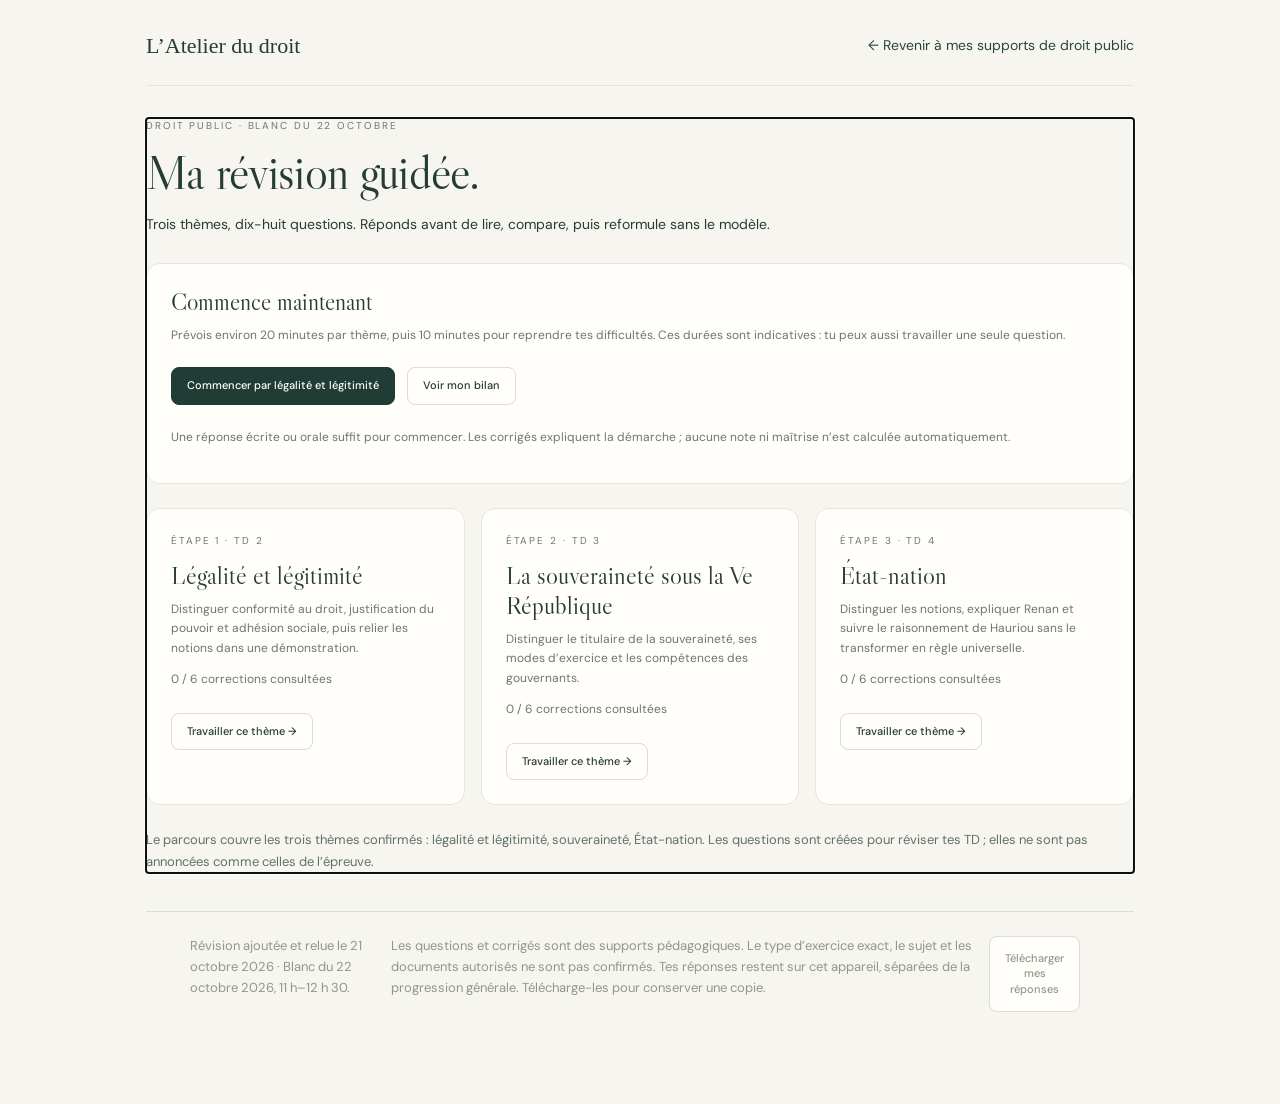
==== revision-blanc-public.html @ 809d543b "Ajouter la révision guidée du blanc public Créer une révision guidée sur les trois thèmes confirmés " ====
<!doctype html>
<html lang="fr">
<head>
<meta charset="utf-8"><meta name="viewport" content="width=device-width, initial-scale=1">
<meta name="theme-color" content="#203c34"><meta name="description" content="Révision guidée L1 : légalité et légitimité, souveraineté, État-nation. Dix-huit questions et corrigés expliqués pour le blanc public du 22 octobre 2026.">
<title>Ma révision guidée · Blanc de droit public</title><link rel="icon" href="favicon.svg"><link rel="stylesheet" href="styles.css?v=016842bf5948">
<style>
.pg-shell{max-width:1040px;margin:0 auto;padding:28px 26px 70px}.pg-top{display:flex;align-items:center;justify-content:space-between;gap:20px;padding-bottom:22px;border-bottom:1px solid var(--line,#dedfd6);margin-bottom:32px}.pg-top a{color:#29473c}.pg-top strong{font-family:Georgia,serif;font-size:22px;font-weight:400}.pg-meta{font-size:12px;color:#617269}.pg-themes{display:grid;grid-template-columns:repeat(3,minmax(0,1fr));gap:16px;margin:24px 0}.pg-theme h2{font-size:25px}.pg-theme .btn{margin-top:12px}.pg-steps{display:flex;gap:8px;flex-wrap:wrap;margin:18px 0 24px}.pg-step{display:flex;align-items:center;justify-content:center;border:1px solid #d6ddd3;background:#fff;border-radius:50%;width:38px;height:38px;color:#29473c;text-decoration:none}.pg-step.active{background:#29473c;color:white}.pg-step.again{border:2px solid #a44736}.pg-step.known{border:2px solid #477658}.pg-step[aria-current]{outline:2px solid #c8d6bc;outline-offset:3px}.pg-question{padding:28px}.pg-question h2{font-size:29px;line-height:1.3}.pg-prompt{font-size:18px;line-height:1.75;margin:18px 0 25px}.pg-editor{width:100%;min-height:180px;resize:vertical;margin:10px 0;font:inherit;line-height:1.6;padding:16px;border:1px solid #cdd6c8;border-radius:12px;background:#fffefa}.pg-hint{margin:16px 0;padding:14px 18px;background:#f4f1e5;border-radius:10px}.pg-hint summary{cursor:pointer}.pg-hint p{margin-top:12px;line-height:1.7}.pg-answer{margin-top:24px;border-left:4px solid #8ca783;background:#f4f7ee;padding:22px;border-radius:0 12px 12px 0}.pg-answer p{line-height:1.8;margin:12px 0}.pg-answer h3{font-size:24px}.pg-checks{padding-left:22px;line-height:1.8}.pg-trap{padding:15px;border:1px solid #dfccb9;background:#fff9ef;border-radius:10px}.pg-sources{display:flex;flex-wrap:wrap;gap:12px;margin-top:18px;font-size:13px}.pg-sources a{color:#385849;text-decoration:underline}.pg-status{min-height:20px;font-size:13px;color:#667467}.pg-warning{color:#9b3c2e}.pg-bilan{display:flex;flex-direction:column;gap:12px;margin:20px 0}.pg-bilan a{color:#29473c}.pg-actions{display:flex;flex-wrap:wrap;gap:12px;margin:22px 0}.pg-scope{font-size:13px;color:#617269;line-height:1.7}.pg-footer{font-size:13px;border-top:1px solid #d9ded2;padding-top:24px;margin-top:38px}.pg-rating[aria-pressed=true]{outline:3px solid #bcccae;outline-offset:2px}.pg-current{border-top:1px solid #dde2d6;margin-top:20px;padding-top:20px}.pg-resume{font-size:14px;line-height:1.6}.pg-key{display:flex;gap:15px;flex-wrap:wrap;font-size:12px;color:#657366;margin-top:10px}
@media(max-width:720px){.pg-shell{padding:20px 16px 45px}.pg-themes{grid-template-columns:1fr}.pg-top{align-items:flex-start;flex-direction:column;gap:10px}.pg-question{padding:20px}.pg-question h2{font-size:25px}.pg-answer{padding:17px}.pg-prompt{font-size:17px}.pg-actions .btn{max-width:100%;white-space:normal;text-align:left}}
@media print{.pg-top,.pg-actions,.pg-steps,.pg-editor,.pg-hint,.pg-status,.pg-key,.pg-footer{display:none!important}.pg-shell{max-width:none;padding:0}.panel{break-inside:avoid;box-shadow:none}.pg-answer{background:none}}
</style>
</head>
<body><a class="skip-link" href="#content">Aller à la révision</a><div class="pg-shell"><header class="pg-top"><strong>L’Atelier du droit</strong><a id="back-site" href="./#examens/public">← Revenir à mes supports de droit public</a></header><main id="content" tabindex="-1"></main><footer class="pg-footer"><p>Révision ajoutée et relue le 21 octobre 2026 · Blanc du 22 octobre 2026, 11 h–12 h 30.</p><p>Les questions et corrigés sont des supports pédagogiques. Le type d’exercice exact, le sujet et les documents autorisés ne sont pas confirmés. Tes réponses restent sur cet appareil, séparées de la progression générale. Télécharge-les pour conserver une copie.</p><button class="btn" id="download-answers">Télécharger mes réponses</button><span id="download-status" class="pg-status" role="status"></span></footer></div>
<script id="guide-data" type="application/json">{"version":1,"reviewed":"2026-10-21","reviewedLabel":"21 octobre 2026","assessment":"blanc-public","examDate":"2026-10-22","themes":[{"id":"legalite","title":"Légalité et légitimité","td":"public-02","intro":"Distinguer conformité au droit, justification du pouvoir et adhésion sociale, puis relier les notions dans une démonstration.","questions":[{"id":"legalite-definir","title":"Deux notions à distinguer","prompt":"Définis la légalité et la légitimité. Pourquoi ne suffit-il pas de dire : « légal = écrit dans une loi » et « légitime = populaire » ?","hint":"Pose deux questions différentes : est-ce conforme au droit applicable ? Sur quoi repose la justification ou la reconnaissance de l’autorité ?","answer":["La légalité désigne la conformité aux règles juridiques applicables. Il faut vérifier les compétences, les procédures et les règles de fond, dans leur hiérarchie : l’existence d’un texte ne prouve donc pas à elle seule la légalité de tout ce qu’il prévoit ou de tout acte pris sur son fondement.","La légitimité interroge la justification du droit de commander et sa reconnaissance. Il faut annoncer les critères retenus : tradition, qualités reconnues à une personne, respect de règles, valeurs démocratiques ou autres exigences. Une popularité momentanée peut être un fait à examiner ; elle n’est pas une définition suffisante de la légitimité. Les deux notions peuvent se rejoindre sans être identiques."],"checks":["Je définis la conformité juridique avec plusieurs éléments à vérifier.","Je précise un fondement de légitimité.","Je ne confonds pas légitimité et popularité."],"pitfall":"Une règle adoptée ne devient pas, de ce seul fait, conforme à toutes les normes supérieures.","sources":[{"url":"#document/public-fiche/75","label":"Fiche de droit public · légalité et légitimité"},{"url":"#td/seance/public-02","label":"TD2 · explications relues"}]},{"id":"legalite-weber","title":"Utiliser Weber pour expliquer","prompt":"Présente les trois fondements de la domination légitime chez Weber. Explique ensuite pourquoi le fondement rationnel-légal rapproche légalité et légitimité sans les rendre identiques.","hint":"Tradition, personne, règles : à quoi l’obéissance se rattache-t-elle dans chaque modèle ?","answer":["La domination traditionnelle s’appuie sur la croyance dans la valeur de traditions établies. La domination charismatique repose sur les qualités extraordinaires attribuées à une personne. La domination rationnelle-légale se fonde sur la croyance dans la validité de règles impersonnelles et dans l’autorité de ceux qui exercent une fonction conformément à ces règles.","Dans le troisième modèle, obéir à une autorité peut se justifier par le respect du cadre juridique de sa fonction : la légalité contribue ainsi à la reconnaissance du pouvoir. Mais cela ne démontre pas que chaque règle est moralement juste, ni que chacun approuve toute décision. Les trois types sont des modèles d’analyse qui peuvent se combiner, pas trois étapes historiques obligatoires."],"checks":["Je distingue les trois fondements sans les réduire à trois régimes.","J’explique le lien entre fonction et règles impersonnelles.","Je garde la distinction entre validité, reconnaissance et justice du contenu."],"pitfall":"Rationnel-légal ne veut pas dire automatiquement démocratique, juste ou unanimement accepté.","sources":[{"url":"#document/public-fiche/84","label":"Fiche · les trois fondements chez Weber"},{"url":"https://cours.unjf.fr/repository/coursefilearea/file.php/235/Cours/03_item/indexI0.htm","label":"UNJF · pouvoir et légitimité, Arnauld Leclerc"}]},{"id":"legalite-rivero","title":"Majorité et consensus","prompt":"Cas fictif : un vote régulièrement organisé partage les suffrages exprimés en 51 % pour une proposition et 49 % contre. Un étudiant écrit : « La majorité prouve le consensus et règle toute question de légitimité. » Que lui réponds-tu à partir de Rivero ?","hint":"Distingue le résultat d’une procédure, l’adhésion collective et le titre qui justifie l’autorité.","answer":["Le vote fournit une majorité dans les conditions données. Il ne démontre pas, à lui seul, un consensus. Rivero distingue le mécanisme de décision majoritaire et l’accord informel plus large que désigne le consensus : une division presque égale ne permet pas d’affirmer une adhésion commune à la proposition. Il faut également distinguer l’objet du vote et les valeurs auxquelles les personnes adhèrent.","La légitimité pose encore la question du titre et des raisons qui justifient le pouvoir. Elle ne se calcule pas mécaniquement à partir d’un pourcentage de voix. Rivero ne rend pourtant pas l’adhésion sociale sans importance : le fonctionnement effectif des missions de l’État suppose une coopération quotidienne des gouvernés. Il faut donc distinguer ces notions, puis expliquer leurs relations, plutôt qu’affirmer qu’elles sont sans lien."],"checks":["Je reconnais la majorité donnée sans inventer une unanimité.","Je distingue consensus et fondement de légitimité.","Je rappelle que la coopération sociale a néanmoins un rôle chez Rivero."],"pitfall":"Ne transforme pas Rivero en auteur pour qui l’adhésion des gouvernés serait toujours dépourvue d’effet.","sources":[{"url":"#td/document/public-rivero/2","label":"Rivero · consensus et majorité, p.59"},{"url":"#td/document/public-rivero/5","label":"Rivero · justification et effectivité, p.62"},{"url":"#td/document/public-rivero/6","label":"Rivero · coopération quotidienne, p.63"}]},{"id":"legalite-appliquer","title":"Ne pas déduire trop vite","prompt":"Cas fictif : une autorité compétente adopte un texte selon la procédure prescrite. Des manifestations contestent son contenu. Un étudiant conclut : « Le texte est certainement légal puisque la procédure a été respectée ; il est certainement illégitime puisque des personnes protestent. » Examine séparément les deux affirmations, avec les seuls faits donnés.","hint":"La procédure est-elle le seul élément du contrôle juridique ? Une contestation suffit-elle à établir le critère de légitimité retenu ?","answer":["La compétence et la procédure sont des éléments importants, mais l’énoncé ne dit rien de la conformité du contenu aux normes supérieures applicables. On ne peut donc pas conclure avec certitude à toute la légalité du texte à partir de la seule régularité procédurale. Il faut encore identifier et vérifier les règles de fond pertinentes, sans inventer dans le cas une violation qui n’est pas donnée.","Les manifestations établissent l’existence d’une contestation. Elles ne démontrent pas automatiquement l’illégitimité du texte ou du pouvoir. Il faudrait préciser les raisons de la contestation, son objet et le critère de légitimité utilisé. La bonne réponse distingue les deux analyses et conclut aux limites des informations disponibles, au lieu de décider à la place des faits."],"checks":["Je sépare compétence/procédure et conformité de fond.","Je ne suppose aucune violation non donnée.","Je distingue contestation constatée et illégitimité démontrée."],"pitfall":"Une réponse nuancée peut conclure que les informations ne suffisent pas : ce n’est pas éviter la question.","sources":[{"url":"#document/public-fiche/75","label":"Fiche de droit public · légalité et légitimité"},{"url":"#td/seance/public-02","label":"TD2 · explications relues"},{"url":"#td/document/public-rivero/2","label":"Rivero · consensus et majorité, p.59"}]},{"id":"legalite-reparer","title":"Réparer une phrase trompeuse","prompt":"Réécris et explique cette phrase : « Dès qu’une règle me paraît injuste, elle est illégale ; si une autorité dure longtemps sans révolte, elle est nécessairement légitime. »","hint":"Distingue une appréciation morale, une démonstration juridique et les circonstances de l’absence de contestation.","answer":["Une formulation plus précise serait : une règle jugée injuste peut être contestée au regard d’un critère de légitimité ; son illégalité doit être démontrée par une contrariété au droit applicable. Le désaccord personnel ne remplace pas l’identification d’une norme supérieure et de la contradiction alléguée.","La durée d’un pouvoir et l’absence de révolte ne prouvent pas nécessairement une adhésion libre. L’obéissance peut notamment résulter de la contrainte ou de la répression. Pour analyser la légitimité, il faut donc examiner les fondements de l’autorité et les conditions de sa reconnaissance ; ne pas prendre un comportement observable pour une justification suffisante."],"checks":["Je distingue injustice alléguée et illégalité démontrée.","J’explique pourquoi l’absence de révolte est ambiguë.","Je propose deux phrases corrigées et justifiées."],"pitfall":"Une critique morale peut compter dans un raisonnement de légitimité ; elle n’est pas, à elle seule, une démonstration d’illégalité.","sources":[{"url":"#document/public-fiche/75","label":"Fiche de droit public · légalité et légitimité"},{"url":"#td/seance/public-02","label":"TD2 · explications relues"},{"url":"#document/public-fiche/81","label":"Fiche · adhésion et absence de révolte"}]},{"id":"legalite-rediger","title":"Passer à un paragraphe argumenté","prompt":"Rédige un court paragraphe répondant à l’idée suivante : la légalité peut contribuer à la légitimité sans suffire à l’assurer. Appuie le raisonnement sur Weber et Rivero, sans citation inventée.","hint":"Annonce l’idée, explique le mécanisme, mobilise les auteurs, puis précise la limite. Tu peux écrire environ six à dix lignes : c’est une suggestion d’entraînement.","answer":["La légalité peut contribuer à la légitimité parce qu’elle inscrit l’exercice du pouvoir dans des règles prévisibles : l’autorité agit au titre d’une fonction et dans les limites de ses compétences. Le fondement rationnel-légal décrit par Weber permet de comprendre qu’une croyance dans la validité de ces règles soutienne la reconnaissance de l’autorité. Le respect du droit fournit donc un motif de justification du pouvoir, au-delà de la seule force.","Il n’épuise pourtant pas toutes les questions de légitimité. Une conformité juridique ne démontre ni une adhésion générale ni la justice morale de chaque décision. Rivero distingue le titre qui justifie l’autorité et le consensus, tout en soulignant le rôle d’une coopération minimale dans l’effectivité des fonctions étatiques. La légalité et la reconnaissance sociale peuvent ainsi se soutenir sans se confondre. Ce paragraphe est un modèle possible, pas une formule à réciter ni un plan officiel."],"checks":["Mon paragraphe démontre une idée au lieu d’aligner deux définitions.","Les auteurs servent un argument précis.","Je termine par une limite qui répond à la question."],"pitfall":"Le nom d’un auteur ne remplace pas l’explication de l’idée que tu lui empruntes.","sources":[{"url":"#document/public-fiche/84","label":"Fiche · les trois fondements chez Weber"},{"url":"https://cours.unjf.fr/repository/coursefilearea/file.php/235/Cours/03_item/indexI0.htm","label":"UNJF · pouvoir et légitimité, Arnauld Leclerc"},{"url":"#td/document/public-rivero/2","label":"Rivero · consensus et majorité, p.59"},{"url":"#td/document/public-rivero/5","label":"Rivero · justification et effectivité, p.62"},{"url":"#td/document/public-rivero/6","label":"Rivero · coopération quotidienne, p.63"}]}]},{"id":"souverainete","title":"La souveraineté sous la Ve République","td":"public-03","intro":"Distinguer le titulaire de la souveraineté, ses modes d’exercice et les compétences des gouvernants.","questions":[{"id":"souverainete-definir","title":"Définir sans donner tous les pouvoirs au dirigeant","prompt":"Définis la souveraineté en deux ou trois phrases. Pourquoi cette notion ne signifie-t-elle pas qu’un dirigeant peut personnellement décider de tout ?","hint":"Distingue le pouvoir suprême de l’État et les compétences attribuées à chaque organe.","answer":["La souveraineté désigne le pouvoir suprême de l’État. Elle permet de penser l’autorité de l’État et la place des autres pouvoirs, sans la réduire à la puissance matérielle ou à l’identité d’un gouvernant.","Un dirigeant exerce des fonctions dans une organisation juridique : il n’est pas personnellement propriétaire de la souveraineté. Il faut donc rechercher ce que la Constitution et les règles applicables permettent à chaque organe de faire. La souveraineté de l’État ne rend pas toutes les décisions d’un président, d’un ministre ou d’une assemblée juridiquement possibles."],"checks":["Je définis une autorité suprême, pas simplement une force matérielle.","Je distingue l’État de ses gouvernants.","Je rappelle que chaque organe possède des compétences encadrées."],"pitfall":"Ne pas écrire : souveraineté = pouvoir personnel illimité du président.","sources":[{"label":"Fiche de droit public · définition de la souveraineté","url":"#document/public-fiche/284"},{"url":"#parcours/public-07/comprendre","label":"Parcours relu · personnalité morale et souveraineté de l’État"},{"url":"#td/seance/public-03","label":"TD3 relu · titulaire et exercice"}],"verification":"Réponse reconstruite à partir de la définition du cours, puis distinction entre souveraineté de l’État et compétence de l’organe. Aucun acte concret ni compétence spéciale n’est supposé."},{"id":"souverainete-theories","title":"Comparer les deux constructions doctrinales","prompt":"Compare souveraineté nationale et souveraineté populaire : à qui la souveraineté est-elle attribuée dans chaque construction classique et quel rôle les représentants y occupent-ils ? Termine par une réserve sur la Ve République.","hint":"Commence par Nation abstraite / ensemble des citoyens. Présente ensuite des logiques doctrinales, pas deux pouvoirs actuels séparés.","answer":["Dans la construction classique de la souveraineté nationale, la souveraineté appartient à la Nation, entité abstraite distincte de chaque citoyen : des représentants expriment sa volonté sans être juridiquement soumis aux instructions particulières des électeurs. Dans la construction de la souveraineté populaire étudiée avec Rousseau, l’accent porte sur l’ensemble des citoyens et leur participation ; les mécanismes de décision directe et le contrôle des délégués y occupent une place plus importante.","Cette opposition aide à comprendre des héritages théoriques et historiques. Elle ne décrit pas à elle seule le droit actuel : en 1958, la souveraineté nationale est attribuée au peuple et s’exerce selon plusieurs procédés constitutionnels. Il ne faut donc pas dessiner deux souverains concurrents, ni déduire automatiquement une absence de représentants de toute référence à la souveraineté populaire."],"checks":["Je distingue le titulaire abstrait Nation et l’ensemble des citoyens.","J’explique la place de la représentation ou de l’intervention populaire dans les modèles classiques.","Je distingue ces modèles de la combinaison organisée par la Constitution de 1958."],"pitfall":"Ne pas présenter le suffrage restreint ou le mandat impératif comme les règles actuelles de la Ve République.","sources":[{"label":"Fiche de droit public · souveraineté nationale","url":"#document/public-fiche/152"},{"label":"Fiche de droit public · souveraineté populaire","url":"#document/public-fiche/154"},{"label":"Fiche de droit public · combinaison des traditions","url":"#document/public-fiche/165"},{"url":"#td/seance/public-03","label":"TD3 relu · deux constructions doctrinales et leur rapprochement"},{"url":"https://www.conseil-etat.fr/content/download/217844/document/souverainete_2024_web.pdf#page=84","label":"Conseil d’État · étude 2024, p. 83–85, opposition doctrinale et conciliation"}],"verification":"Les modèles sont comparés sur les deux mêmes critères, titulaire et représentation. La dernière réserve empêche une transposition mécanique au droit positif. La formule des fractions individuelles n’est pas attribuée au droit actuel."},{"id":"souverainete-articles","title":"Expliquer les articles 3 et 27 ensemble","prompt":"Sans recopier les articles, explique comment l’article 3 attribue et organise la souveraineté, puis ce que l’article 27 apporte au mandat des parlementaires. Pourquoi l’élection ne signifie-t-elle pas que les électeurs prennent directement chaque décision ?","hint":"Réponds dans cet ordre : titulaire ; deux modes d’exercice ; mandat représentatif ; différence entre choisir et décider.","answer":["L’article 3 attribue la souveraineté nationale au peuple et organise son exercice par les représentants ainsi que par référendum. Le suffrage permet notamment de désigner des représentants ; ceux-ci prennent ensuite les décisions qui relèvent de leurs compétences. Un vote pour élire une personne ne doit donc pas être confondu avec un vote référendaire sur une décision déterminée.","L’article 27 rend nul le mandat impératif. Un parlementaire n’est pas juridiquement tenu d’exécuter chaque instruction particulière donnée par ses électeurs. Cette indépendance du mandat ne supprime ni le débat politique ni le rôle des élections suivantes. On distingue ainsi le titulaire de la souveraineté, les procédures de décision et la situation juridique des représentants."],"checks":["J’attribue la souveraineté au peuple et j’identifie les deux modes prévus à l’article 3.","J’explique la nullité du mandat impératif prévue à l’article 27.","Je distingue une élection, même directe, d’une décision prise par référendum."],"pitfall":"Ne pas confondre suffrage direct, démocratie directe et référendum.","sources":[{"label":"Fiche de droit public · articles à mobiliser","url":"#document/public-fiche/163"},{"url":"#td/seance/public-03","label":"TD3 relu · titulaire, mandat représentatif et référendum"},{"url":"https://www.legifrance.gouv.fr/loda/article_lc/LEGIARTI000019240995","label":"Constitution de 1958 · article 3"},{"url":"https://www.legifrance.gouv.fr/loda/article_lc/LEGIARTI000006527492","label":"Constitution de 1958 · article 27"},{"url":"https://www.assemblee-nationale.fr/dyn/15/divers/texte_reference/01_constitution.html","label":"Assemblée nationale · texte des articles 3 et 27 relu"}],"verification":"Article 3 : titulaire unique et deux modalités d’exercice. Article 27 : absence d’instructions juridiquement impératives, pas disparition des relations politiques. Texte effectivement lu sur la copie officielle de l’Assemblée nationale et concordant avec le texte officiel indexé de Légifrance."},{"id":"souverainete-interne-externe","title":"Distinguer autorité interne et indépendance externe","prompt":"Définis les dimensions interne et externe de la souveraineté. Puis réponds à ce cas fictif : un État accepte régulièrement un engagement international qui lui impose des obligations. Peut-on déduire de ce seul fait qu’il a cessé d’être souverain ?","hint":"Sépare la capacité de s’engager des obligations nées de cet engagement. Aucun traité précis n’est à interpréter ici.","answer":["La dimension interne concerne l’autorité exercée dans l’État sur les personnes et les institutions du territoire. La dimension externe renvoie à l’indépendance de l’État dans ses relations avec les autres États. Il s’agit de deux angles d’analyse de la souveraineté, pas de deux États ou de deux gouvernements différents.","L’État souverain peut consentir à des engagements internationaux. Des obligations peuvent donc résulter de son consentement sans que l’existence de toute souveraineté disparaisse automatiquement. Dans le cas donné, le seul fait d’être lié ne suffit pas à conclure à sa disparition. Il ne permet pas non plus de dire que l’État peut ignorer librement l’engagement : il faudrait rechercher les règles applicables pour en apprécier les effets ou y mettre fin."],"checks":["Je définis séparément autorité interne et indépendance externe.","Je distingue la faculté de consentir et les obligations qui en résultent.","Je refuse à la fois la disparition automatique et la liberté générale d’ignorer l’engagement."],"pitfall":"Ne pas écrire : indépendant = juridiquement libre de toute obligation internationale.","sources":[{"label":"Fiche de droit public · souveraineté interne","url":"#document/public-fiche/288"},{"label":"Fiche de droit public · souveraineté externe","url":"#document/public-fiche/289"},{"label":"Fiche de droit public · engagements internationaux","url":"#document/public-fiche/290"},{"url":"#parcours/public-07/comprendre","label":"Parcours relu · l’engagement international ne supprime pas automatiquement l’État"},{"url":"https://www.conseil-etat.fr/content/download/217844/document/souverainete_2024_web.pdf#page=160","label":"Conseil d’État · étude 2024, p. 158–159, faculté d’engagement et obligations"}],"verification":"Seuls les faits donnés sont utilisés : consentement régulier et obligations. Aucun transfert de compétence, clause de retrait ou effet sur un traité réel n’est inventé. L’affirmation d’une compatibilité de principe ne préjuge pas du contenu d’un engagement particulier."},{"id":"souverainete-reparer","title":"Réparer une phrase qui crée deux souverains","prompt":"Réécris et explique les erreurs de cette phrase : « Sous la Ve République, le Parlement possède la souveraineté nationale et le peuple possède une autre souveraineté, populaire ; dès qu’une majorité de citoyens le souhaite, un référendum peut tout décider sans procédure. »","hint":"Corrige séparément l’appropriation par les représentants, le dédoublement de la souveraineté et l’absence supposée de procédure.","answer":["La Constitution attribue la souveraineté nationale au peuple. Les représentants participent à son exercice dans leurs compétences ; ils ne possèdent pas une souveraineté personnelle ou concurrente. L’article 3 prévoit les voies représentative et référendaire d’une même souveraineté et écarte son appropriation par une section du peuple ou un individu.","Une reformulation possible est : sous la Ve République, la souveraineté nationale appartient au peuple, qui l’exerce par ses représentants et par référendum, selon les procédures constitutionnelles. Un souhait majoritaire ne suffit pas à créer une procédure valide sur n’importe quel objet. Les articles 11 et 89 organisent des procédures et des domaines distincts ; le seul mot référendum n’autorise pas à les effacer."],"checks":["Je remplace les deux souverainetés concurrentes par l’attribution constitutionnelle unique.","Je distingue participation des représentants et propriété de la souveraineté.","Je rétablis l’existence de procédures et de domaines référendaires déterminés."],"pitfall":"La souveraineté du peuple n’est pas un argument pour supprimer toute condition juridique du référendum.","sources":[{"label":"Fiche de droit public · représentants et référendum","url":"#document/public-fiche/165"},{"url":"#td/seance/public-03","label":"TD3 relu · ne pas créer deux souverainetés, référendum encadré"},{"url":"https://www.assemblee-nationale.fr/dyn/15/divers/texte_reference/01_constitution.html","label":"Assemblée nationale · articles 3, 11 et 89"}],"verification":"Trois affirmations sont rectifiées indépendamment. Le corrigé reste au niveau demandé et ne prétend pas résoudre tous les référendums possibles ni décrire le RIP comme un mécanisme automatique."},{"id":"souverainete-rediger","title":"Passer des références à une démonstration","prompt":"Rédige deux courts paragraphes pour répondre : « Comment le peuple peut-il être titulaire de la souveraineté alors que les représentants prennent une grande partie des décisions ? » Mobilise les articles 3 et 27, sans faire une simple liste de règles.","hint":"Construis un lien : attribution au peuple → exercice représentatif → indépendance du mandat → place complémentaire du référendum.","answer":["La titularité de la souveraineté et ses modalités d’exercice répondent à deux questions différentes. L’article 3 attribue la souveraineté nationale au peuple, mais prévoit notamment son exercice par des représentants. Les électeurs participent à leur désignation ; les représentants prennent ensuite les décisions de leur compétence. La représentation ne signifie donc pas que la souveraineté serait devenue leur propriété.","L’article 27 rend nul le mandat impératif : le parlementaire ne doit pas juridiquement appliquer les instructions particulières de chaque groupe d’électeurs. Le débat politique et les élections gardent leur place, tandis que le référendum permet une intervention populaire directe dans un cadre constitutionnel déterminé. La Ve République organise ainsi plusieurs modalités d’exercice d’une souveraineté attribuée au peuple, plutôt qu’une concurrence entre un peuple souverain et un Parlement souverain."],"checks":["Ma première phrase pose une distinction qui répond au problème.","J’explique ce que les articles 3 et 27 permettent de comprendre au lieu de citer seulement leurs numéros.","Ma dernière phrase répond à la compatibilité entre titularité populaire et exercice représentatif."],"pitfall":"Ne pas remplacer la question sur la Ve République par un récit général de toute l’histoire de la souveraineté.","sources":[{"label":"Fiche de droit public · articles 3 et 27","url":"#document/public-fiche/163"},{"url":"#parcours/public-05/observer","label":"Parcours relu · expliquer l’article 3 sans créer deux souverains"},{"url":"#td/seance/public-03","label":"TD3 relu · fondements et exercice sous la Ve République"},{"url":"https://www.assemblee-nationale.fr/dyn/15/divers/texte_reference/01_constitution.html","label":"Assemblée nationale · articles 3 et 27"}],"verification":"La réponse est effectivement rédigée, et non remplacée par un plan ou une liste d’idées. Elle résout l’apparente contradiction par la distinction du titulaire et de l’exercice. Les deux articles sont reliés à l’argument ; aucun sujet probable ni consigne manquante n’est annoncé."}]},{"id":"etat-nation","title":"État-nation","td":"public-04","intro":"Distinguer les notions, expliquer Renan et suivre le raisonnement de Hauriou sans le transformer en règle universelle.","questions":[{"id":"en-notions","title":"Distinguer les cinq notions","prompt":"Explique la différence entre État, nation, population, peuple et gouvernement. Pourquoi ces cinq mots ne sont-ils pas interchangeables ?","hint":"Distingue le groupe humain, l’appartenance commune, le titulaire du pouvoir politique et les organes qui agissent.","answer":["L’État est une organisation politique et juridique durable, dotée de la personnalité morale et d’un pouvoir souverain sur une population et un territoire. La population constitue le groupe humain rattaché à cet ensemble ; elle ne se réduit pas nécessairement aux citoyens. La nation est une communauté qui se reconnaît une appartenance et une continuité communes, à partir d’éléments historiques et d’une volonté de vie commune.","Le peuple renvoie notamment, dans le raisonnement constitutionnel, au titulaire du pouvoir politique et au corps des citoyens, selon le contexte. Le gouvernement désigne des organes qui exercent certaines fonctions au nom de l’État. Une équipe gouvernementale peut donc changer sans que l’État disparaisse. Ces notions peuvent se recouper, mais une communauté nationale et une organisation étatique ne sont pas automatiquement identiques."],"checks":["Je distingue la communauté nationale de l’organisation étatique.","Je ne réduis pas toute la population au corps des citoyens.","J’explique pourquoi le changement de gouvernement ne suffit pas à faire disparaître l’État."],"pitfall":"Remplacer chaque notion par le mot habitants ferait disparaître leurs fonctions différentes dans le raisonnement.","sources":[{"url":"#td/seance/public-04","label":"TD4 relu · Distinguer nation, population, peuple et État"},{"label":"Fiche · éléments constitutifs de l’État","url":"#document/public-fiche/261"},{"label":"Fiche · personnalité morale et continuité","url":"#document/public-fiche/280"}]},{"id":"en-conceptions","title":"Comparer les conceptions de la nation","prompt":"Compare les conceptions dites objective et subjective de la nation. Une langue commune est-elle une condition nécessaire pour identifier tout État ?","hint":"Présente des modèles d’explication de l’appartenance nationale ; ne les transforme pas en conditions juridiques uniformes de l’existence d’un État.","answer":["La conception dite objective insiste sur des éléments communs, comme la langue, la culture ou l’histoire. La conception dite subjective met l’accent sur la volonté d’appartenance et de vie commune. Il s’agit de modèles qui aident à expliquer le lien national : ils peuvent se combiner et ne forment pas une liste de conditions que toute communauté remplirait de la même manière.","Une langue unique n’est pas une condition nécessaire de tout État. Celui-ci se définit par une population, un territoire et un pouvoir organisé ; des groupes linguistiques différents peuvent coexister dans cet ensemble. Il faut donc distinguer les conceptions de la nation des éléments constitutifs de l’État et des règles techniques de nationalité."],"checks":["Je présente le critère privilégié par chacun des deux modèles.","Je reconnais qu’ils peuvent se combiner.","Je refuse la langue unique comme condition nécessaire de tout État."],"pitfall":"La distinction objectif/subjectif ne permet pas de déduire automatiquement les règles d’attribution de la nationalité.","sources":[{"label":"Fiche · conception objective","url":"#document/public-fiche/264"},{"label":"Fiche · conception subjective","url":"#document/public-fiche/265"},{"label":"Fiche · nuances sur les modèles de nation","url":"#document/public-fiche/267"},{"url":"#td/seance/public-04","label":"TD4 relu · Rapprocher Renan et Hauriou avec précision"}]},{"id":"en-renan","title":"Expliquer Renan sans le simplifier","prompt":"Pourquoi est-il insuffisant d’écrire : « Pour Renan, la nation dépend seulement de la volonté présente, peu importe le passé » ? Quel rapprochement prudent peux-tu faire avec Hauriou ?","hint":"Relie l’héritage reçu au consentement actuel ; rapproche ensuite une idée précise sans affirmer une influence que le dossier ne démontre pas.","answer":["Renan associe deux dimensions : un héritage de souvenirs, d’efforts et de sacrifices, puis une volonté actuelle de continuer la vie commune. Le passé n’est donc pas indifférent : le consentement présent prolonge un héritage partagé. Sa métaphore du plébiscite quotidien exprime la permanence de cette adhésion ; elle ne décrit pas une obligation d’organiser un vote chaque jour.","La place donnée à la volonté commune chez Hauriou peut être rapprochée de cette conception. Cependant, l’extrait du TD4 développe son propre enchaînement entre pensée, volonté, sentiment, communauté d’intérêts et organisation étatique. Écrire que les textes se rejoignent sur une idée est plus précis que leur attribuer une doctrine identique ou une influence directe non démontrée."],"checks":["Je fais apparaître passé partagé et volonté actuelle.","Je comprends la métaphore comme une adhésion renouvelée, pas comme un scrutin quotidien.","Je compare Renan et Hauriou sur un point précis sans inventer de filiation."],"pitfall":"Volonté commune ne signifie ni absence d’histoire ni création instantanée de la nation par un simple choix individuel.","sources":[{"url":"#td/document/public-dossier-04/5","label":"Dossier4 · Renan, document3, page6"},{"url":"#td/document/public-dossier-04/7","label":"Dossier4 · Hauriou, document5, page8"},{"url":"https://classiques.uqam.ca/classiques/renan_ernest/qu_est_ce_une_nation/qu_est_ce_une_nation_texte.html","label":"Renan · texte de la conférence, partieIII, édition électronique universitaire"}]},{"id":"en-hauriou","title":"Reconstruire les trois mouvements de Hauriou","prompt":"Dans l’extrait de Hauriou du TD4, comment passe-t-on de la communauté spirituelle à l’organisation étatique ? Explique les trois mouvements et le rôle de la mise en commun des ressources.","hint":"Ne juxtapose pas trois titres : montre ce que chaque étape produit et pourquoi elle prépare la suivante.","answer":["Hauriou décrit d’abord la maturation d’une communauté spirituelle. Une pensée commune fait percevoir la nation comme un milieu de vie ; une volonté commune porte le désir d’y vivre ensemble ; un sentiment commun exprime l’attachement à ce milieu, envisagé comme patrie. Ces aspects se complètent sans avoir exactement le même sens.","Cette communion nationale engendre ensuite une communauté d’intérêts : les membres sont disposés à fournir des efforts, des sacrifices et des ressources pour des objectifs communs. La bourse commune traduit cette solidarité concrète. Le texte la situe avant l’organisation du gouvernement étatique ; la réduire immédiatement au budget actuel de l’État ferait perdre cet ordre du raisonnement.","Enfin, l’idée d’un gouvernement étatique donne à l’union une organisation capable d’agir. Dans cet extrait, l’État représente ainsi un accomplissement politique de la communauté nationale. Cette progression est la thèse de Hauriou dans le passage étudié ; elle ne démontre pas que toute nation, dans toute situation historique, possède nécessairement son État propre."],"checks":["Je distingue pensée, volonté et sentiment au sein du premier mouvement.","J’explique la solidarité comme engagement concret, pas seulement comme émotion.","Je rattache l’organisation étatique à une capacité d’action en attribuant cette progression à l’auteur."],"pitfall":"Ne réduis pas toute la pensée de Hauriou à la volonté : l’extrait fait aussi intervenir une maturation, un sentiment, des intérêts et une organisation.","sources":[{"url":"#td/document/public-dossier-04/7","label":"Dossier4 · Hauriou, document5, page8"},{"url":"#td/seance/public-04","label":"TD4 relu · Lire Hauriou en trois mouvements et expliquer la bourse commune"}]},{"id":"en-mini-cas","title":"Appliquer les distinctions à un cas inventé","prompt":"Exemple fictif : dans un pays où vivent plusieurs groupes linguistiques, un nouveau gouvernement affirme que son arrivée fait naître un nouvel État et que chaque langue doit automatiquement correspondre à un État indépendant. Explique les deux erreurs de raisonnement, sans résoudre une situation internationale réelle.","hint":"Traite séparément la continuité de la personne juridique et la correspondance supposée entre langue, nation et État.","answer":["L’arrivée d’un nouveau gouvernement ne suffit pas, à elle seule, à faire naître un nouvel État. Le gouvernement est un ensemble d’organes, alors que l’État possède une personnalité juridique et une continuité distinctes de l’identité de ses dirigeants. Il faudrait d’autres éléments pour discuter juridiquement l’apparition ou la disparition d’un État.","La deuxième affirmation transforme un élément linguistique en critère mécanique d’existence d’un État et en droit automatique à l’indépendance. Or langue, communauté nationale et organisation étatique ne sont pas des notions équivalentes. Un État peut réunir plusieurs groupes linguistiques. Les seules données de l’exemple ne permettent donc de déduire ni un nouvel État, ni la création obligatoire d’un État par langue."],"checks":["Je mobilise la personnalité morale pour distinguer État et gouvernement.","Je ne confonds pas groupe linguistique, nation et État.","Je limite la conclusion aux faits fictifs sans inventer un droit automatique à l’indépendance."],"pitfall":"Une explication doctrinale de la nation ne remplace pas les conditions juridiques à examiner dans une revendication réelle d’indépendance.","sources":[{"label":"Fiche · éléments constitutifs de l’État","url":"#document/public-fiche/261"},{"label":"Fiche · nation et État ne se confondent pas","url":"#document/public-fiche/269"},{"label":"Fiche · continuité de la personne juridique","url":"#document/public-fiche/280"},{"url":"#td/seance/public-04","label":"TD4 relu · distinctions et portée de la thèse de Hauriou"}]},{"id":"en-paragraphe","title":"Transformer une citation en commentaire","prompt":"Hauriou qualifie la nation de « larvaire » comme organisme politique. Rédige un paragraphe de six à huit lignes environ qui explique l’image, son lien avec l’État et une limite à donner à cette thèse.","hint":"Pars du mot utile, explique son sens dans l’extrait, montre ce qu’apporte l’État puis nuance la portée de l’affirmation.","answer":["Proposition de paragraphe : en qualifiant la nation de « larvaire » sur le plan politique, Hauriou décrit une communauté dont l’unité existe déjà mais qui n’a pas encore la même capacité d’action organisée que l’État. La métaphore ne nie pas la pensée, la volonté et le sentiment communs présentés au début du texte. Elle permet au contraire de relier cette formation spirituelle à son prolongement institutionnel. L’organisation étatique donne, selon l’auteur, à l’union nationale des organes capables de décider et d’agir. L’État apparaît ainsi comme son accomplissement politique. Cette thèse ne permet toutefois pas d’affirmer que toute nation possède nécessairement un État propre.","Le paragraphe part d’une expression exacte, l’explique et la rattache à la progression de l’extrait ; il se termine par une nuance. Une autre rédaction convient si elle démontre ces liens. La longueur proposée sert à t’entraîner : elle ne constitue pas une prescription connue du professeur pour le blanc."],"checks":["J’explique l’image au lieu de seulement la répéter.","Je relie le début et la fin de l’extrait en attribuant l’analyse à Hauriou.","J’ajoute une limite pertinente sans contredire la thèse que je viens d’expliquer."],"pitfall":"La métaphore ne veut pas dire que la nation n’existe pas avant l’État : l’extrait décrit précisément la formation de son unité.","sources":[{"url":"#td/document/public-dossier-04/7","label":"Dossier4 · Hauriou, document5, page8"},{"url":"#td/seance/public-04","label":"TD4 relu · Observer un paragraphe de commentaire"}]}]}]}</script>
<script>
(() => {
'use strict';
const data=JSON.parse(document.getElementById('guide-data').textContent),topics=data.themes,questions=topics.flatMap(t=>t.questions),byId=new Map(questions.map(q=>[q.id,q])),main=document.getElementById('content');
const verification=new URLSearchParams(location.search).has('verification'),KEY='atelier-droit:blanc-public:2026-10-22:v1'+(verification?':verification':''),base='./'+(verification?'?verification=1':''),blank=()=>({version:1,drafts:{},compared:{},ratings:{},last:null});
let state=blank(),available=true,revealed=null;
const esc=s=>String(s??'').replace(/[&<>"']/g,c=>({'&':'&amp;','<':'&lt;','>':'&gt;','"':'&quot;',"'":'&#39;'}[c]));
function clean(raw){const next=blank();if(raw?.version!==1)return next;for(const q of questions){const text=typeof raw.drafts?.[q.id]==='string'&&raw.drafts[q.id].length<=20000?raw.drafts[q.id]:'';if(text)next.drafts[q.id]=text;if(Object.hasOwn(raw.compared||{},q.id)&&raw.compared[q.id]===text)next.compared[q.id]=text;if(Object.hasOwn(next.compared,q.id)&&['again','known'].includes(raw.ratings?.[q.id]))next.ratings[q.id]=raw.ratings[q.id];}if(byId.has(raw.last))next.last=raw.last;return next;}
try{const raw=localStorage.getItem(KEY);if(raw)state=clean(JSON.parse(raw));}catch{available=false;}
function save(){try{localStorage.setItem(KEY,JSON.stringify(state));available=true;return true;}catch{available=false;return false;}}
function link(s){const href=s.url.startsWith('#')?base+s.url:s.url;return `<a href="${esc(href)}"${s.url.startsWith('#')?'':' target="_blank" rel="noopener noreferrer"'}>${esc(s.label)}</a>`;}
function qroute(q){return '#question/'+q.id;}
function ratingLabel(id){return state.ratings[id]==='again'?'À reprendre':state.ratings[id]==='known'?'Expliqué sans aide · autoévaluation':Object.hasOwn(state.compared,id)?'Correction consultée':'À essayer';}
function heading(title,sub){return `<div class="page-head"><div><span class="eyebrow">DROIT PUBLIC · BLANC DU 22 OCTOBRE</span><h1>${esc(title)}</h1><p>${esc(sub)}</p></div></div>`;}
function home(){return heading('Ma révision guidée.','Trois thèmes, dix-huit questions. Réponds avant de lire, compare, puis reformule sans le modèle.')+`<section class="panel"><h2>Commence maintenant</h2><p>Prévois environ 20 minutes par thème, puis 10 minutes pour reprendre tes difficultés. Ces durées sont indicatives : tu peux aussi travailler une seule question.</p><div class="pg-actions"><a class="btn primary" href="${qroute(byId.get(state.last)||questions[0])}">${state.last?'Reprendre ma question':'Commencer par légalité et légitimité'}</a><a class="btn" href="#bilan">Voir mon bilan</a></div><p class="pg-scope">Une réponse écrite ou orale suffit pour commencer. Les corrigés expliquent la démarche ; aucune note ni maîtrise n’est calculée automatiquement.</p></section><div class="pg-themes">${topics.map((t,i)=>`<section class="panel pg-theme"><span class="eyebrow">ÉTAPE ${i+1} · TD ${i+2}</span><h2>${esc(t.title)}</h2><p>${esc(t.intro)}</p><p class="pg-resume">${t.questions.filter(q=>Object.hasOwn(state.compared,q.id)).length} / 6 corrections consultées</p><a class="btn" href="${qroute(t.questions[0])}">Travailler ce thème →</a></section>`).join('')}</div><p class="pg-scope">Le parcours couvre les trois thèmes confirmés : légalité et légitimité, souveraineté, État-nation. Les questions sont créées pour réviser tes TD ; elles ne sont pas annoncées comme celles de l’épreuve.</p>`;}
function correction(q){return `<section class="pg-answer" id="correction" aria-label="Correction expliquée"><span class="eyebrow">PROPOSITION DE CORRECTION · AJOUT PÉDAGOGIQUE</span><h3>Comprendre la réponse</h3>${q.answer.map(p=>`<p>${esc(p)}</p>`).join('')}<h3>Comparer avec ma réponse</h3><ul class="pg-checks">${q.checks.map(c=>`<li>${esc(c)}</li>`).join('')}</ul><p class="pg-trap"><strong>Le piège à éviter :</strong> ${esc(q.pitfall)}</p><div class="pg-sources">${q.sources.map(link).join('')}</div><div class="pg-actions"><button class="btn again pg-rating" data-action="rate" data-rating="again" aria-pressed="${state.ratings[q.id]==='again'}">À reprendre</button><button class="btn known pg-rating" data-action="rate" data-rating="known" aria-pressed="${state.ratings[q.id]==='known'}">Je peux l’expliquer sans aide</button></div><p class="pg-scope">Ce choix est ton autoévaluation après comparaison. Une autre rédaction argumentée peut convenir.</p></section>`;}
function question(q){const topic=topics.find(t=>t.questions.includes(q)),index=topic.questions.indexOf(q),globalIndex=questions.indexOf(q);state.last=q.id;save();return heading(topic.title,'Répondre → comparer → reformuler. Tu peux consulter un indice si tu bloques.')+`<div class="pg-actions"><a class="btn" href="#accueil">Les trois thèmes</a><a class="btn" href="#bilan">Mon bilan</a><a class="btn" href="${base}#td/seance/${topic.td}">Revoir le TD ${topics.indexOf(topic)+2}</a></div><nav class="pg-steps" aria-label="Questions de ce thème">${topic.questions.map((item,i)=>`<a class="pg-step ${item.id===q.id?'active ':''}${state.ratings[item.id]||''}" href="${qroute(item)}" aria-label="Question ${i+1} · ${esc(item.title)} · ${ratingLabel(item.id)}"${item.id===q.id?' aria-current="step"':''}>${i+1}</a>`).join('')}</nav><p class="pg-key"><span>À reprendre : contour rouge</span><span>Expliqué sans aide : contour vert</span><span>Ces repères viennent de ton autoévaluation.</span></p><section class="panel pg-question"><span class="eyebrow">QUESTION ${index+1} / 6 · ${esc(q.title)}</span><h2>${esc(q.title)}</h2><p class="pg-prompt">${esc(q.prompt)}</p><label for="my-answer"><strong>Ma réponse, avant le corrigé</strong></label><textarea class="pg-editor" id="my-answer" maxlength="20000" placeholder="J’écris mes idées avec mes mots…">${esc(state.drafts[q.id]||'')}</textarea><p class="pg-status${available?'':' pg-warning'}" id="save-status" role="status">${available?'Réponse enregistrée sur cet appareil. Tu peux aussi répondre à voix haute.':'Enregistrement indisponible : télécharge ou copie tes réponses avant de quitter.'}</p><details class="pg-hint"><summary>Un indice pour démarrer</summary><p>${esc(q.hint)}</p></details><button class="btn primary" data-action="compare">${revealed===q.id?'Masquer le corrigé pour reformuler':'J’ai essayé : comparer avec le corrigé'}</button><div id="answer-slot">${revealed===q.id?correction(q):''}</div><p class="pg-status" id="rating-status" role="status">${ratingLabel(q.id)}</p></section><nav class="pg-actions" aria-label="Continuer ma révision">${globalIndex>0?`<a class="btn" href="${qroute(questions[globalIndex-1])}">← Question précédente</a>`:''}<a class="btn primary" href="${globalIndex<questions.length-1?qroute(questions[globalIndex+1]):'#bilan'}">${globalIndex<questions.length-1?(index===5?'Passer au thème suivant →':'Question suivante →'):'Faire mon bilan →'}</a></nav><p class="pg-scope">Correction relue le ${esc(data.reviewedLabel)}. Les sources et trois critères de comparaison apparaissent avec le corrigé. Reformuler sans les lire est plus utile que recopier le modèle.</p>`;}
function bilan(){const compared=questions.filter(q=>Object.hasOwn(state.compared,q.id)),again=questions.filter(q=>state.ratings[q.id]==='again'),unrated=questions.filter(q=>!state.ratings[q.id]);return heading('Ce que je reprends avant le blanc.','Un bilan de ton travail, sans note automatique ni garantie de maîtrise.')+`<section class="panel"><p><strong>${compared.length} / 18</strong> corrections consultées · <strong>${again.length}</strong> points déclarés à reprendre.</p><p>Cache les supports et explique une notion de chacun des trois thèmes. Si tu dois relire le modèle pour répondre, garde ce point à reprendre.</p><div class="pg-actions"><a class="btn primary" href="${qroute(again[0]||unrated[0]||questions[0])}">${again.length?'Reprendre ma première difficulté':'Continuer une question'}</a><a class="btn" href="#accueil">Revenir aux trois thèmes</a></div></section>${topics.map(t=>`<section class="panel spaced"><h2>${esc(t.title)}</h2><div class="pg-bilan">${t.questions.map(q=>`<a href="${qroute(q)}">${esc(q.title)} — ${ratingLabel(q.id)}</a>`).join('')}</div></section>`).join('')}<section class="panel spaced"><h2>Pour ta copie</h2><p>Lis la consigne exacte et définis ses mots. Mobilise une référence en expliquant son rôle. Dans chaque paragraphe, développe une idée qui répond au sujet, puis justifie-la. Pour un commentaire, pars du passage ; pour une dissertation, construis une démonstration. Les conventions confirmées de ton TD priment.</p><div class="pg-actions"><a class="btn" href="${base}#examens/public">Retrouver les simulations et les TD</a><a class="btn" href="${base}#methodologie">Revoir la méthode</a></div></section>`;}
function current(){let parts;try{parts=location.hash.slice(1).split('/').map(decodeURIComponent);}catch{return null;}return parts[0]==='question'?byId.get(parts[1]):null;}
function render(){revealed=null;const q=current();main.innerHTML=q?question(q):location.hash==='#bilan'?bilan():home();document.getElementById('back-site').href=base+'#examens/public';document.title=(q?q.title:'Ma révision guidée')+' · Blanc de droit public';main.focus({preventScroll:true});window.scrollTo({top:0,behavior:'instant'});}
document.addEventListener('input',e=>{if(e.target.id!=='my-answer')return;const q=current();if(!q)return;state.drafts[q.id]=e.target.value.slice(0,20000);delete state.compared[q.id];delete state.ratings[q.id];revealed=null;const success=save();document.getElementById('answer-slot').innerHTML='';document.querySelector('[data-action="compare"]').textContent='J’ai essayé : comparer avec le corrigé';document.getElementById('rating-status').textContent='Réponse modifiée : à comparer de nouveau';document.getElementById('save-status').textContent=success?'Réponse enregistrée sur cet appareil.':'Enregistrement indisponible : télécharge ou copie ton texte.';});
document.addEventListener('click',e=>{const button=e.target.closest('[data-action]'),q=current();if(!button||!q)return;if(button.dataset.action==='compare'){if(revealed===q.id){revealed=null;document.getElementById('answer-slot').innerHTML='';button.textContent='J’ai essayé : comparer avec le corrigé';return;}revealed=q.id;state.compared[q.id]=state.drafts[q.id]||'';save();document.getElementById('answer-slot').innerHTML=correction(q);button.textContent='Masquer le corrigé pour reformuler';document.getElementById('rating-status').textContent='Correction consultée : compare tes arguments, puis reformule.';}if(button.dataset.action==='rate'&&revealed===q.id&&['again','known'].includes(button.dataset.rating)){state.ratings[q.id]=button.dataset.rating;save();document.getElementById('rating-status').textContent=ratingLabel(q.id);document.querySelectorAll('.pg-rating').forEach(b=>b.setAttribute('aria-pressed',String(b.dataset.rating===button.dataset.rating)));}});
document.getElementById('download-answers').addEventListener('click',()=>{const text=['Ma révision du blanc public du 22 octobre 2026','Réponses personnelles — autoévaluation, sans note',...topics.flatMap(t=>['\n'+t.title,...t.questions.map(q=>'\n'+q.title+'\n'+q.prompt+'\n\nMa réponse :\n'+(state.drafts[q.id]||'(réponse orale ou non rédigée)')+'\nBilan : '+ratingLabel(q.id))])].join('\n');const blob=new Blob([text],{type:'text/plain;charset=utf-8'}),url=URL.createObjectURL(blob),a=document.createElement('a');a.href=url;a.download='mes-reponses-blanc-public.txt';a.click();setTimeout(()=>URL.revokeObjectURL(url),1000);document.getElementById('download-status').textContent='Copie de tes réponses préparée.';});
window.addEventListener('hashchange',render);
render();
})();
</script></body></html>
---- styles.css ----
@import url('https://fonts.googleapis.com/css2?family=DM+Sans:wght@400;450;500;550;600;650;700&family=Libre+Caslon+Display&display=swap');
:root{--bg:#f6f5ef;--paper:#fffefa;--ink:#253c34;--muted:#6e766e;--green:#203c34;--line:#e4e6db;--accent:#bbc9a8;--terracotta:#a95b43;--ochre:#a27931;--blue:#567a87;--radius:18px;--sidebar:246px}
*{box-sizing:border-box}body{margin:0;background:var(--bg);color:var(--ink);font-family:'DM Sans',system-ui,sans-serif;font-size:14px;line-height:1.6}button,input,select,textarea{font:inherit}button,a,input,select,textarea{-webkit-tap-highlight-color:transparent}button{cursor:pointer}a{color:inherit;text-decoration:none}a:hover{color:var(--terracotta)}button{color:inherit}button:focus-visible,a:focus-visible,input:focus-visible,select:focus-visible,textarea:focus-visible{outline:3px solid #ad7946;outline-offset:4px}button:disabled{cursor:default;opacity:.45}.skip-link{position:fixed;left:260px;top:-60px;background:white;padding:10px;z-index:100}.skip-link:focus{top:8px}.icon{width:20px;height:20px;display:inline-block;vertical-align:middle;flex-shrink:0;fill:none;stroke:currentColor;stroke-width:1.6;stroke-linecap:round;stroke-linejoin:round}.icon.lg{width:34px;height:34px}.icon.xl{width:62px;height:62px;stroke-width:1.1}
#sidebar{position:fixed;inset:0 auto 0 0;width:var(--sidebar);padding:30px 20px 20px;background:var(--green);color:#f7f5e9;display:flex;flex-direction:column;z-index:30}.brand{display:flex;gap:12px;align-items:center;padding:0 11px 28px}.brand-mark{width:40px;height:45px;background:#ffffff0a;display:grid;place-items:center;border:1px solid #ffffff24;border-radius:10px;color:#e0d5b8}.brand strong{display:block;font-family:'Libre Caslon Display',Georgia,serif;font-size:23px;font-weight:400;line-height:1.13}.brand small{font-size:10px;text-transform:uppercase;letter-spacing:1.7px;color:#c5cec0}.semester{display:flex;justify-content:space-between;align-items:center;border:1px solid #ffffff26;border-radius:10px;padding:10px 13px;background:#ffffff08;margin:0 7px 24px}.semester span{font-size:12px}.semester small{font-size:10px;padding:2px 7px;background:#ffffff14;border-radius:5px;color:#d9dfcc}.nav-label{text-transform:uppercase;letter-spacing:1.7px;color:#a8bbaa;font-size:9px;padding:0 16px;margin:20px 0 9px}.nav-link{display:flex;align-items:center;gap:12px;padding:11px 14px;border-radius:9px;margin:3px 0;color:#cbd5c9;font-size:12px;font-weight:500;transition:background .2s,color .2s}.nav-link:hover{background:#ffffff0d;color:white}.nav-link.active{background:#dce5cb;color:#243e34}.nav-link .icon{width:18px;height:18px}.subject-dot{width:8px;height:8px;border-radius:50%;display:inline-block;background:var(--tone)}.sidebar-end{margin-top:auto;padding:22px 12px 3px;border-top:1px solid #ffffff1c;color:#b9c7b8;font-size:11px;display:flex;align-items:center;gap:9px}.sidebar-end .icon{width:15px}.sidebar-end span{line-height:1.5}.shell{margin-left:var(--sidebar);min-height:100vh}#topbar{height:82px;padding:0 44px;display:flex;align-items:center;justify-content:space-between;border-bottom:1px solid var(--line);gap:20px;background:var(--bg)}.crumb{font-size:12px;color:var(--muted);display:flex;align-items:center;gap:9px}.crumb strong{color:var(--ink);font-weight:500}.search-box{display:flex;align-items:center;gap:9px;padding:9px 13px;border:1px solid #dde1d6;border-radius:9px;width:265px;background:#fffefa}.search-box .icon{width:16px;color:var(--muted)}.search-box input{border:0;outline:0;background:none;width:100%;font-size:11px;min-width:0;color:var(--ink)}.search-box button{background:none;border:0;padding:0;display:flex}.top-right{display:flex;align-items:center;gap:16px}.avatar{width:33px;height:33px;border-radius:50%;display:grid;place-items:center;background:#e5e9db;border:1px solid #d8dece;font-family:Georgia,serif;font-size:13px}.mobile-menu{display:none;border:0;background:none;padding:6px}#main{padding:37px 44px 65px;max-width:1360px;margin:0 auto;outline:0}h1,h2,h3,p{margin-top:0}h1{font-family:'Libre Caslon Display',Georgia,serif;font-weight:400;font-size:48px;line-height:1.1;letter-spacing:-.7px;margin-bottom:14px}h2{font-family:'Libre Caslon Display',Georgia,serif;font-weight:400;font-size:28px;line-height:1.2;margin-bottom:14px}h3{font-size:14px;line-height:1.5;font-weight:600;margin-bottom:8px}.eyebrow{font-size:10px;text-transform:uppercase;letter-spacing:1.9px;color:var(--muted);display:block;margin-bottom:12px}.muted{color:var(--muted)}.small{font-size:11px}.lead{color:var(--muted);max-width:620px;font-size:13px;line-height:1.7}.page-head{margin-bottom:28px}.page-head.row{display:flex;align-items:flex-start;justify-content:space-between;gap:20px}.pill{display:inline-flex;align-items:center;gap:6px;border:1px solid var(--line);background:#ffffff70;border-radius:100px;padding:5px 10px;font-size:10px;white-space:nowrap}.pill.solid{background:#e6ebdc;border-color:#e6ebdc}.pill .icon{width:12px;height:12px}.date-pill{margin-top:8px;color:#66745c;font-size:10px}.hero{position:relative;padding:31px 34px;display:flex;justify-content:space-between;gap:25px;border:1px solid #dfe4d4;background:#e8ecdf;border-radius:var(--radius);overflow:hidden;margin-bottom:27px}.hero h2{font-size:32px;max-width:370px;line-height:1.12;margin-bottom:11px}.hero p{max-width:410px;font-size:12px;color:#677463;margin-bottom:19px}.hero .eyebrow{color:#6c795e;font-size:9px}.hero-art{width:220px;flex-shrink:0;position:relative;display:flex;align-items:center;justify-content:center;min-height:160px}.hero-orbit{width:170px;height:170px;border:1px solid #b6c3a4;border-radius:50%;display:flex;align-items:center;justify-content:center;position:relative}.hero-orbit:before{content:'';position:absolute;width:130px;height:130px;border:1px dashed #b8c4a9;border-radius:50%}.hero-orbit:after{content:'';position:absolute;inset:35px;border-radius:50%;background:#d3dcc4}.hero-orbit .icon{position:relative;z-index:2;width:68px;height:68px;color:#647655;stroke-width:1.1}.floating-label{position:absolute;z-index:3;font-size:9px;letter-spacing:.5px;background:#f8f9ee;border:1px solid #d4dcc6;padding:6px 10px;border-radius:6px;box-shadow:0 4px 12px #53643c0b}.floating-label.one{left:0;top:23px;transform:rotate(-8deg)}.floating-label.two{right:0;bottom:30px;transform:rotate(6deg)}.btn{display:inline-flex;align-items:center;justify-content:center;gap:8px;border:1px solid #daddcf;padding:10px 15px;border-radius:8px;background:var(--paper);font-weight:500;font-size:11px;line-height:1.4;min-height:37px}.btn:hover{border-color:#aab69e;background:#f0f2e7;color:var(--ink)}.btn.primary{background:var(--green);color:white;border-color:var(--green)}.btn.primary:hover{background:#325344}.btn.ghost{background:transparent}.btn .icon{width:15px;height:15px}.text-link{display:inline-flex;align-items:center;gap:7px;font-size:11px;font-weight:500}.text-link .icon{width:14px;height:14px}.stats{display:grid;grid-template-columns:repeat(3,1fr);gap:14px;margin:0 0 33px}.stat{border:1px solid var(--line);background:var(--paper);border-radius:12px;padding:16px 19px;display:flex;gap:13px;align-items:center}.stat-icon{color:#748068;background:#edf0e6;border-radius:10px;width:37px;height:37px;display:grid;place-items:center}.stat strong{display:block;font-size:22px;line-height:1.15;font-weight:500}.stat small{font-size:10px;color:var(--muted)}.section-heading{display:flex;align-items:center;justify-content:space-between;margin-bottom:17px;gap:15px}.section-heading h2{margin:0;font-size:26px}.cards-grid[data-count="4"]{grid-template-columns:repeat(2,1fr)}.cards-grid{display:grid;grid-template-columns:repeat(3,1fr);gap:17px}.subject-card{position:relative;display:flex;flex-direction:column;padding:23px 23px 19px;background:var(--paper);border:1px solid var(--line);border-radius:14px;transition:transform .2s,box-shadow .2s}.subject-card:hover{transform:translateY(-3px);box-shadow:0 7px 22px #253c3408;color:var(--ink)}.subject-card h3{font-family:'Libre Caslon Display',Georgia,serif;font-size:25px;font-weight:400;margin:20px 0 9px;line-height:1.1;min-height:54px}.subject-card p{font-size:11px;line-height:1.7;color:var(--muted);margin-bottom:18px;min-height:57px}.subject-card-top{display:flex;align-items:center;justify-content:space-between}.subject-visual{width:44px;height:44px;border-radius:12px;display:grid;place-items:center;color:var(--tone);background:var(--wash)}.subject-visual .icon{width:24px;height:24px;stroke-width:1.4}.subject-meta{display:flex;align-items:center;gap:8px;color:var(--muted);font-size:10px;margin-bottom:17px}.progress{height:4px;overflow:hidden;border-radius:9px;background:#e9ebe2}.progress span{display:block;height:100%;background:var(--tone,var(--green));transition:width .3s}.subject-bottom{display:flex;align-items:center;justify-content:space-between;margin-top:9px;font-size:10px;color:var(--muted)}.subject-bottom .icon{color:var(--tone);width:17px;height:17px}.terracotta{--tone:var(--terracotta);--wash:#f7e9df}.ochre{--tone:var(--ochre);--wash:#f5eedc}.blue{--tone:var(--blue);--wash:#e7eff1}.plum{--tone:#806482;--wash:#eee6ef}.lower-grid{display:grid;grid-template-columns:1.4fr 1fr;gap:21px;margin-top:30px}.panel{border:1px solid var(--line);border-radius:14px;background:var(--paper);padding:24px}.panel h2{font-size:24px;margin-bottom:9px}.panel p{font-size:12px;color:var(--muted)}.training-panel{display:flex;align-items:center;gap:20px}.training-panel .deck-art{width:75px;height:83px;border-radius:10px;background:#e8eddf;border:1px solid #d4ddc5;display:grid;place-items:center;transform:rotate(-7deg);flex-shrink:0;box-shadow:6px 5px 0 #f2f3e8,7px 6px 0 #d7decb}.training-panel .deck-art .icon{width:31px;height:31px;color:#718064}.training-panel .btn{margin-top:4px}.tool-list{display:flex;flex-direction:column;gap:8px;margin-top:15px}.tool-row{display:flex;align-items:center;justify-content:space-between;gap:12px;padding:9px 0;border-bottom:1px solid var(--line);font-size:11px}.tool-row:last-child{border:0}.tool-row>span{display:flex;gap:10px;align-items:center}.tool-row .icon{width:16px}.notice{display:flex;align-items:flex-start;gap:11px;border:1px solid #e4deca;background:#f5f0e1;padding:13px 16px;border-radius:10px;font-size:11px;color:#7c6c44;margin-bottom:17px}.notice .icon{width:17px;height:17px;margin-top:1px}.notice p{margin:0}.page-actions{display:flex;gap:8px;flex-wrap:wrap}.section-tabs{display:flex;flex-wrap:wrap;gap:6px;padding:4px;border:1px solid var(--line);background:#eeefe6;border-radius:10px;width:fit-content;margin-bottom:25px}.section-tabs a,.section-tabs button{border:0;background:none;color:var(--muted);padding:7px 13px;font-size:11px;border-radius:7px}.section-tabs .active{background:var(--paper);color:var(--ink);box-shadow:0 2px 5px #243b3407}.chapter-list{display:flex;flex-direction:column;gap:9px}.part-heading{font-size:10px;text-transform:uppercase;letter-spacing:1.5px;font-weight:500;color:var(--muted);margin:24px 0 8px}.chapter-row{display:flex;align-items:center;gap:17px;border:1px solid var(--line);border-radius:12px;padding:16px 20px;background:var(--paper)}.chapter-row:hover{border-color:#bac5ae;color:var(--ink)}.chapter-number{width:32px;height:32px;border-radius:8px;background:var(--wash,#edf0e5);color:var(--tone,#758466);display:grid;place-items:center;font-size:11px;flex-shrink:0}.chapter-title{flex:1;min-width:0}.chapter-title h3{font-size:13px;margin:0 0 4px}.chapter-title small{font-size:10px;color:var(--muted)}.chapter-row .status{font-size:10px;color:var(--muted);white-space:nowrap}.chapter-row .icon{width:16px}.complete{color:#577b50!important}.status-dot{display:inline-block;width:5px;height:5px;border-radius:50%;background:currentColor;margin-right:5px}.reader-layout{display:grid;grid-template-columns:minmax(0,1fr) 190px;gap:25px;align-items:start}.reader{background:var(--paper);border:1px solid var(--line);border-radius:14px;padding:30px 34px;min-width:0}.reader .source-strip{display:flex;gap:8px;justify-content:space-between;align-items:center;flex-wrap:wrap;font-size:10px;border-bottom:1px solid var(--line);padding-bottom:18px;margin-bottom:22px;color:var(--muted)}.reader-body{font-size:14px;line-height:1.9;overflow-wrap:anywhere}.reader-body p{margin-bottom:15px;white-space:pre-line}.reader-body h2{font-family:'DM Sans',system-ui,sans-serif;font-size:19px;font-weight:600;line-height:1.6;margin:28px 0 16px}.reader-body h3{font-size:16px;margin:25px 0 14px}.reader-body h4{font-size:14px;margin:19px 0 10px}.reader-body .source-heading:first-child{margin-top:0}.reader-body .definition{background:#eff2e7;border-left:3px solid #a3b28f;padding:13px 16px;border-radius:0 6px 6px 0}.reader-body .source-bullet{padding-left:18px;position:relative}.reader-body .source-bullet:before{content:'•';position:absolute;left:2px;color:#929c85}.reader-body .source-note{font-size:12px;color:#78816e}.reader-body .source-correction{background:#f7efe0;padding:13px 16px;border-left:3px solid #c9aa67}.reader-body [id]{scroll-margin-top:28px}.reader-body .spotlight{background:#f4e6bd;outline:2px solid #d6b870;padding:14px}.reading-tools{position:sticky;top:20px;font-size:11px}.reading-tools h3{font-size:11px;margin-bottom:13px}.reading-tools a{display:block;padding:7px 0;color:var(--muted);font-size:10px;line-height:1.5;border-bottom:1px solid var(--line)}.reading-tools a:hover{color:var(--ink)}.reading-tools .btn{margin-bottom:10px;width:100%}.reading-tools p{font-size:10px;margin-top:13px}.reader-nav{display:flex;justify-content:space-between;gap:12px;margin-top:24px}.source-link{display:inline-flex;align-items:center;gap:5px;color:var(--muted);font-size:10px;text-decoration:underline;text-underline-offset:3px}.source-link .icon{width:12px}.filter-bar{display:flex;flex-wrap:wrap;align-items:center;gap:10px;margin:0 0 23px}.filter-bar label{font-size:11px;color:var(--muted);display:flex;align-items:center;gap:8px}select{border:1px solid var(--line);border-radius:8px;background:var(--paper);padding:8px 30px 8px 10px;font-size:11px;color:var(--ink)}.filters{display:flex;gap:7px;flex-wrap:wrap;margin-bottom:25px}.filter-chip{border:1px solid var(--line);background:var(--paper);border-radius:99px;padding:7px 12px;font-size:11px}.filter-chip.active{background:var(--green);color:white;border-color:var(--green)}.empty-state{text-align:center;padding:45px 25px;border:1px dashed #cbd4bf;border-radius:14px;background:#fffefa70}.empty-state .icon{width:38px;height:38px;color:#859577;margin-bottom:13px}.empty-state h2{font-size:27px}.empty-state p{max-width:470px;margin:0 auto 18px;font-size:12px;color:var(--muted)}.flash-workspace{max-width:800px;margin:auto}.flash-meta{display:flex;justify-content:space-between;font-size:11px;color:var(--muted);margin:23px 0 12px}.flashcard{width:100%;min-height:285px;border-radius:20px;border:1px solid #d9dfce;display:flex;flex-direction:column;align-items:center;justify-content:center;padding:40px 45px;background:var(--paper);box-shadow:0 9px 30px #243b3405;text-align:center;color:var(--ink)}.flashcard:hover{border-color:#b6c3a6}.flashcard .eyebrow{font-size:9px;margin-bottom:26px;color:#8a967e}.flashcard .question{font-family:'Libre Caslon Display',Georgia,serif;font-size:32px;line-height:1.3;max-width:580px}.flashcard .answer{font-size:17px;line-height:1.8;max-width:600px}.flashcard small{font-size:10px;color:var(--muted);margin-top:24px}.review-actions{display:flex;justify-content:center;gap:13px;margin-top:23px}.review-actions .btn{min-width:145px;padding:12px}.review-actions .again{background:#f5e8dc;border-color:#e7d4c3;color:#996443}.review-actions .known{background:#dfe8d5;border-color:#cadab8;color:#44613c}.flash-source{text-align:center;margin-top:16px}.deck-summary{margin-top:27px;display:grid;grid-template-columns:repeat(3,1fr);gap:14px}.deck-card{background:var(--paper);border:1px solid var(--line);border-radius:14px;padding:19px}.deck-card h3{font-size:14px}.deck-card p{font-size:11px;color:var(--muted)}.deck-card .btn{width:100%;margin-top:4px}.timeline{max-width:820px;position:relative;margin-top:30px}.timeline:before{content:'';position:absolute;left:125px;top:10px;bottom:16px;width:1px;background:#d1dac5}.timeline-item{position:relative;display:grid;grid-template-columns:112px 1fr;gap:35px;margin-bottom:19px}.timeline-date{text-align:right;padding-top:18px;font-size:12px;font-weight:600;color:var(--tone,var(--green))}.timeline-dot{position:absolute;left:121px;top:25px;width:9px;height:9px;border-radius:50%;background:var(--tone,var(--green));border:2px solid var(--bg)}.timeline-content{border:1px solid var(--line);border-radius:12px;padding:16px 20px;background:var(--paper)}.timeline-content p{font-size:12px;margin:6px 0 9px}.timeline-content .pill{font-size:9px;padding:2px 7px}.scheme{margin-bottom:22px;background:var(--paper);border:1px solid var(--line);border-radius:16px;padding:29px}.scheme .center-node{background:var(--green);color:white;border-radius:9px;padding:13px 20px;margin:25px auto 0;width:fit-content;font-size:12px;font-weight:500}.scheme-line{width:1px;height:25px;background:#b2bfa5;margin:auto}.scheme-nodes{display:grid;grid-template-columns:repeat(3,1fr);gap:15px;position:relative;padding-top:21px}.scheme-nodes:before{content:'';position:absolute;left:16.6%;right:16.6%;top:0;height:1px;background:#b2bfa5}.scheme-node{position:relative;background:#eff2e7;border:1px solid #dce3ce;border-radius:10px;padding:18px 14px;text-align:center}.scheme-node:before{content:'';width:1px;height:21px;position:absolute;background:#b2bfa5;left:50%;top:-22px}.scheme-node h3{font-size:12px;margin-bottom:5px}.scheme-node p{font-size:11px;color:var(--muted);margin:0}.scheme-caption{display:flex;justify-content:space-between;gap:12px;margin-top:24px;font-size:10px;color:var(--muted)}.reference-grid{display:grid;grid-template-columns:repeat(2,1fr);gap:16px}.reference-card{background:var(--paper);border:1px solid var(--line);border-radius:13px;padding:21px;min-width:0}.reference-card .eyebrow{font-size:9px}.reference-card h3{font-size:15px}.reference-card p{font-size:12px;line-height:1.8;white-space:pre-line;color:#626e60}.reference-card .page-actions{margin-top:17px}.reference-card .file-name{font-size:10px;color:var(--muted);overflow-wrap:anywhere;margin:10px 0}.resources-list{display:flex;flex-direction:column;gap:10px}.resource-row{border:1px solid var(--line);background:var(--paper);border-radius:10px;padding:17px 20px;display:flex;align-items:center;justify-content:space-between;gap:20px}.resource-row h3{font-size:12px;margin:0 0 5px}.resource-row p{font-size:10px;margin:0;color:var(--muted)}.note-editor{width:100%;min-height:290px;resize:vertical;background:var(--paper);border:1px solid var(--line);border-radius:13px;padding:23px;color:var(--ink);line-height:1.8;font-size:13px}.note-status{font-size:10px;color:var(--muted);margin:8px 0 18px}.search-results{display:flex;flex-direction:column;gap:13px}.result{background:var(--paper);border:1px solid var(--line);border-radius:12px;padding:20px;display:block}.result h3{font-size:13px}.result p{font-size:12px;margin-bottom:8px;white-space:pre-line;color:#5d685b}.result .eyebrow{font-size:9px}.result mark{background:#e9dab6;color:var(--ink);border-radius:2px}.settings-row{display:flex;align-items:center;justify-content:space-between;gap:20px;border-bottom:1px solid var(--line);padding:20px 0}.settings-row:last-child{border:0}.settings-row p{margin:0;font-size:11px;color:var(--muted)}.settings-row h3{font-size:13px;margin-bottom:3px}.settings-row .page-actions{flex-shrink:0}.full-width{width:100%}.local-label{display:flex;align-items:center;gap:5px;font-size:10px;color:var(--muted)}footer{padding:22px 44px;border-top:1px solid var(--line);font-size:9px;color:#909887;display:flex;justify-content:space-between;gap:10px}#toast{position:fixed;bottom:25px;right:30px;background:var(--green);color:white;padding:12px 20px;border-radius:9px;font-size:12px;z-index:100;opacity:0;transform:translateY(10px);transition:.2s;pointer-events:none;max-width:85vw}#toast.show{opacity:1;transform:translateY(0)}.stack{display:flex;flex-direction:column;gap:18px}.spaced{margin-top:32px}.back{margin-bottom:18px}.count-caption{font-size:10px;color:var(--muted);margin:10px 0 20px}.pinned-star{color:#9a7e3c}.screen-reader-only{position:absolute;width:1px;height:1px;padding:0;margin:-1px;overflow:hidden;clip:rect(0,0,0,0);border:0}
.reading-index{display:none;border:1px solid var(--line);background:var(--paper);border-radius:12px;padding:13px 17px;margin-bottom:18px}.reading-index summary{font-size:12px;font-weight:600;cursor:pointer}.reading-index nav{padding:12px 0}.reading-index a{display:block;font-size:11px;padding:7px 0;color:var(--muted);border-bottom:1px solid var(--line)}.reading-index .btn{margin-top:6px}.quiz-question{padding:30px;background:var(--paper);border:1px solid var(--line);border-radius:16px}.quiz-question h2{font-size:29px;line-height:1.4}.quiz-options{display:flex;flex-direction:column;gap:12px;margin-top:25px}.quiz-option{text-align:left;display:flex;align-items:center;gap:13px;border:1px solid #d9dfce;border-radius:10px;padding:15px 17px;background:var(--paper);font-size:13px;line-height:1.6}.quiz-option>span:first-child{width:28px;height:28px;flex-shrink:0;border-radius:7px;background:#edf0e5;display:grid;place-items:center;font-size:11px;color:#748568}.quiz-option:hover{background:#f0f3e8;border-color:#a3b28f}.quiz-option:disabled{opacity:1}.quiz-option.correct{background:#e9f0df;border-color:#a2b68b}.quiz-option.incorrect{background:#f8e9e0;border-color:#cca58b}.quiz-feedback{padding:18px 20px;margin-top:24px;border-left:3px solid #a2b68b;background:#edf2e5;border-radius:0 9px 9px 0;font-size:13px}.quiz-feedback.incorrect{background:#f5eee1;border-color:#c3a468}.quiz-feedback p{margin:9px 0 13px;line-height:1.8}.pitfall{background:#f7f1e4;padding:11px 14px;border-radius:8px}.reference-card>small{display:block;font-size:9px;margin-top:13px}.scheme-nodes[data-count="2"]{grid-template-columns:repeat(2,1fr)}.scheme-nodes[data-count="2"]:before{left:25%;right:25%}
#sidebar{overflow-y:auto}.brand,.semester,.sidebar-end{flex-shrink:0}
.study-highlighter{position:sticky;top:8px;z-index:12;display:flex;align-items:center;justify-content:space-between;flex-wrap:wrap;gap:12px;background:var(--paper);border:1px solid #ded8af;border-radius:12px;padding:13px 17px;margin-bottom:22px;box-shadow:0 3px 12px #253c3409}.highlighter-intro{flex:1;min-width:180px}.highlighter-intro strong{display:block;font-size:12px}.highlighter-intro small{display:block;font-size:10px;color:var(--muted);max-width:390px}.highlighter-actions{display:flex;align-items:center;gap:8px;flex-wrap:wrap}.highlight-button{background:#fff4b6;border-color:#d7c975}.highlight-swatch{width:13px;height:13px;border-radius:3px;background:#ffe478;border:1px solid #cab659}.highlighter-actions #highlight-status{font-size:10px;color:var(--muted);flex-basis:100%}mark.study-highlight{background:#ffe478;color:inherit;box-decoration-break:clone;-webkit-box-decoration-break:clone;border-radius:2px}.reader-body [id]{scroll-margin-top:155px}
.reading-tools{max-height:calc(100vh - 50px);overflow-y:auto;padding-right:5px}
@media(min-width:1600px){#main{padding-top:48px}.hero{padding:37px 42px}.hero h2{font-size:37px}.subject-card{padding:28px}}
@media(max-width:1150px){:root{--sidebar:218px}#main{padding:32px 28px 50px}#topbar{padding:0 28px}.cards-grid{gap:12px}.subject-card{padding:18px}.subject-card h3{font-size:23px}.hero-art{width:170px}.hero h2{font-size:29px}.reader-layout{grid-template-columns:minmax(0,1fr) 160px;gap:16px}.reader{padding:25px}.lower-grid{grid-template-columns:1.25fr 1fr}.training-panel{gap:16px}.training-panel .deck-art{width:60px;height:70px}footer{padding:20px 28px}}
@media(max-width:900px){:root{--sidebar:0px}#sidebar{width:246px;transform:translateX(-100%);transition:transform .2s;box-shadow:10px 0 70px #203c3400}.menu-open #sidebar{transform:translateX(0);box-shadow:10px 0 70px #203c3450}.shell{margin-left:0}.mobile-menu{display:block}.crumb{margin-right:auto}.top-right{gap:10px}#topbar{height:70px}.search-box{width:230px}.skip-link{left:15px}.reader-layout{grid-template-columns:minmax(0,1fr)}.reading-tools{position:static;display:none}.reader-nav{flex-wrap:wrap}}
@media(max-width:620px){#main{padding:28px 19px 40px}#topbar{padding:0 15px;gap:9px}.search-box{width:165px;padding:8px}.crumb{font-size:10px}.crumb span{display:none}.avatar{display:none}h1{font-size:37px}.page-head.row{display:block}.date-pill{margin:0 0 10px}.hero{padding:25px;gap:12px}.hero h2{font-size:29px}.hero-art{display:none}.hero p{font-size:12px}.stats{gap:8px;margin-bottom:28px}.stat{padding:14px 10px;display:block}.stat-icon{display:none}.stat strong{font-size:22px}.stat small{font-size:9px}.cards-grid,.cards-grid[data-count="4"]{grid-template-columns:1fr}.subject-card{padding:22px}.subject-card h3{min-height:0;margin-top:15px;font-size:27px}.subject-card p{min-height:0;margin-bottom:12px}.subject-meta{margin-bottom:13px}.lower-grid{grid-template-columns:1fr;gap:15px}.training-panel .deck-art{width:65px;height:75px}.section-heading h2{font-size:25px}.chapter-row{padding:15px 13px;gap:12px}.chapter-title h3{font-size:12px}.chapter-row .status{display:none}.reader{padding:23px 20px}.reader-body{font-size:13px}.reader-body h2{font-size:17px}.section-tabs{gap:0}.section-tabs a,.section-tabs button{padding:7px 9px;font-size:10px}.page-head .page-actions{margin-top:17px}.reference-grid{grid-template-columns:1fr}.deck-summary{grid-template-columns:1fr}.flashcard{padding:32px 24px;min-height:280px}.flashcard .question{font-size:29px}.flashcard .answer{font-size:15px}.review-actions .btn{min-width:0;flex:1}.timeline:before{left:75px}.timeline-item{grid-template-columns:61px 1fr;gap:29px}.timeline-dot{left:71px}.timeline-date{font-size:10px}.timeline-content{padding:14px}.timeline-content p{font-size:11px}.scheme{padding:22px 17px}.scheme-nodes{gap:8px}.scheme-node{padding:14px 7px}.scheme-node h3{font-size:11px}.scheme-node p{font-size:10px}.scheme-caption{flex-direction:column}.resource-row{align-items:flex-start;padding:16px;gap:10px}.resource-row .btn{padding:8px 10px;font-size:10px;flex-shrink:0}.settings-row{display:block}.settings-row .page-actions{margin-top:12px}.page-head{margin-bottom:23px}footer{padding:18px 19px;display:block}footer span{display:block;margin-top:5px}.reference-card{padding:19px}.notice{font-size:10px;padding:13px}.top-right{flex-shrink:0}}
@media(prefers-reduced-motion:reduce){*{scroll-behavior:auto!important;transition:none!important}}
@media(max-width:900px){.reading-index{display:block}}
@media(max-width:620px){.quiz-question{padding:24px 20px}.quiz-question h2{font-size:25px}.quiz-option{font-size:12px;padding:13px}.quiz-feedback{font-size:12px}.scheme-nodes[data-count="2"]{gap:12px}}
@media(max-width:620px){.study-highlighter{padding:11px 13px;gap:9px}.highlighter-intro{min-width:0;flex-basis:100%}.highlighter-actions .btn{font-size:10px;min-height:42px}.highlighter-actions #highlight-status{flex-basis:auto}.reader-body [id]{scroll-margin-top:180px}}
@media print{.study-highlighter{display:none!important}mark.study-highlight{background:transparent!important}}
@media print{#sidebar,#topbar,footer,.reading-tools,.section-tabs,.page-actions,.reader-nav,.skip-link,#toast{display:none!important}.shell{margin:0}#main{padding:0}.reader{border:0;padding:0}.reader-layout{display:block}body{background:white;color:black}.reader-body{font-size:11pt}.source-link{color:black}h1{font-size:28pt}.reader-body p{break-inside:avoid}.page-head{margin-bottom:15px}.notice{border:1px solid #999}.reader-body .definition{background:none;border-left:1px solid #888}}

.guide-points{padding-left:20px;font-size:12px;color:#626e60;line-height:1.8}.guide-points li{margin-bottom:7px}.practice-case{border:1px solid #dce3ce;border-radius:10px;background:#eff2e7;padding:14px;margin:17px 0}.practice-case>strong{font-size:11px}.practice-case>p{margin-top:8px}.practice-solution summary,.bibliography-details summary{cursor:pointer;font-size:11px;font-weight:600;padding:8px 0}.practice-solution p{margin:8px 0 0}.guide-sources{display:flex;flex-wrap:wrap;gap:10px}.bibliography-details{margin-bottom:13px}.bibliography-details p{font-size:11px}.study-guide .pitfall{margin-top:15px}.study-guide{scroll-margin-top:160px}

.reading-correction{border:1px solid #d8c58e;border-left:4px solid #b49648;background:#faf5e7;border-radius:0 10px 10px 0;padding:17px 19px;margin:8px 0 26px;font-size:12px;line-height:1.8;break-inside:avoid}.reading-correction .eyebrow{font-size:9px;margin-bottom:8px}.reading-correction h3{font-size:14px;margin:0 0 8px}.reading-correction p{margin-bottom:12px}.reading-correction small{display:block;font-size:9px;margin-top:10px}.reading-alert{display:flex;flex-wrap:wrap;align-items:center;gap:8px 14px;padding:14px 18px;border:1px solid #d8c58e;background:#faf5e7;border-radius:10px;margin:0 0 20px;font-size:11px}.reading-alert span{color:var(--muted)}.correction-card{border-top:3px solid #b49648;scroll-margin-top:165px}.correction-card h3{font-size:15px}.audit-overview{margin-bottom:22px}.audit-overview>p{font-size:12px;color:#626e60}.audit-subjects{display:grid;grid-template-columns:repeat(2,minmax(0,1fr));gap:12px;margin:18px 0}.audit-subjects>div{padding:13px 15px;background:#eff2e7;border-radius:8px;font-size:11px}.audit-subjects strong,.audit-subjects span{display:block}.audit-subjects span{margin-top:5px;color:var(--muted)}.result-correction{display:block;margin:4px 0 10px;font-size:10px;font-weight:600;color:#8a6b25}.section-tabs{flex-wrap:wrap}.source-link{overflow-wrap:anywhere}.reader-body aside [id]{scroll-margin-top:160px}
@media(max-width:900px){#sidebar{visibility:hidden}.menu-open #sidebar{visibility:visible}}
@media(max-width:620px){.audit-subjects{grid-template-columns:1fr}.reading-correction{padding:14px}.reading-correction h3{font-size:13px}.reading-alert{padding:12px 14px}}
@media print{.reading-correction{border:1px solid #888;background:white}.audit-subjects{display:block}.reading-correction .eyebrow{color:black}}

.suite-panel{border-color:#b8c8cc;background:#f4f8f6}.suite-panel p{max-width:800px;font-size:12px;color:#626e60}.reader-body .source-note .source-link{font-size:10px;line-height:1.6}.reader-body .source-note{overflow-wrap:anywhere}

.method-start{display:grid;grid-template-columns:minmax(0,1.6fr) minmax(180px,.7fr);gap:30px;align-items:center;background:#edf2e6;border-color:#c9d5bc}.method-start h2{font-size:30px}.method-start p{font-size:13px;max-width:650px}.method-cycle{padding-left:22px;font-size:13px;line-height:2.4;color:#52674c}.method-scope{font-size:11px;line-height:1.8;color:var(--muted);margin:18px 0 24px;max-width:900px}.method-profile-grid,.method-grid{display:grid;grid-template-columns:repeat(2,minmax(0,1fr));gap:16px}.method-profile,.method-card{display:block;min-width:0;padding:25px;background:var(--paper);border:1px solid var(--line);border-radius:14px}.method-profile{border-top:3px solid var(--tone,var(--green))}.method-profile h3{font-family:'Libre Caslon Display',Georgia,serif;font-size:29px;font-weight:400;margin:12px 0}.method-profile p,.method-card p{font-size:12px;color:var(--muted);line-height:1.8}.method-card h3{font-size:16px;line-height:1.5;margin:12px 0 8px}.method-card-icon{display:grid;place-items:center;width:34px;height:34px;border-radius:9px;background:#edf2e6;color:#738766}.method-card:hover,.method-profile:hover,.method-exercise:hover{border-color:#a9b99a}.method-card .text-link,.method-profile .text-link{font-size:11px}.method-exercises{display:grid;grid-template-columns:repeat(2,minmax(0,1fr));gap:13px;margin-top:20px}.method-exercise{display:flex;justify-content:space-between;align-items:center;gap:18px;border:1px solid var(--line);border-radius:12px;background:var(--paper);padding:23px;min-width:0}.method-exercise>div{min-width:0}.method-exercise h3{font-size:15px;line-height:1.6;margin:10px 0 8px}.method-exercise .eyebrow{font-size:9px;line-height:1.7}.method-exercise p{font-size:11px;color:var(--muted);margin-bottom:8px}.method-exercise small{font-size:10px;color:#687d57}.method-exercise>.icon{flex-shrink:0}.method-session-grid{display:grid;grid-template-columns:repeat(2,minmax(0,1fr));gap:24px;margin-top:25px}.method-session-grid h3{font-size:14px}.method-session-grid p{font-size:12px;line-height:1.8;color:var(--muted)}.method-instructions{margin-top:32px;border-top:1px solid var(--line);padding-top:24px}.method-instructions label strong,.method-instructions label span,.method-instructions>small{display:block}.method-instructions label strong{font-size:16px;margin-bottom:8px}.method-instructions label span,.method-instructions>small{font-size:11px;color:var(--muted);line-height:1.8}.method-instructions textarea{display:block;width:100%;margin:12px 0 8px;border:1px solid var(--line);background:var(--paper);border-radius:10px;padding:15px;font-family:inherit;font-size:13px;line-height:1.8;resize:vertical;color:var(--ink)}.method-routine{font-size:13px;line-height:1.9;padding-left:23px}.method-routine li{margin:12px 0}.method-prose ul,.method-prose ol{padding-left:22px;line-height:1.9;font-size:13px}.method-prose li{margin:10px 0}.method-prose p{white-space:pre-line}.method-prose .guide-sources{gap:14px}.method-prose section{scroll-margin-top:160px}.method-timer{display:flex;flex-wrap:wrap;align-items:center;justify-content:space-between;gap:16px;border:1px solid var(--line);border-radius:12px;padding:20px 24px;background:var(--paper);margin:20px 0 25px}.method-timer>div:first-child{display:flex;align-items:center;gap:16px;flex-wrap:wrap}.method-timer strong{font-size:25px;font-variant-numeric:tabular-nums}.method-timer span{font-size:11px;color:var(--muted)}.method-timer small{font-size:10px;color:var(--muted);flex-basis:100%}.method-workspace{display:grid;grid-template-columns:minmax(0,1.7fr) minmax(230px,.8fr);gap:24px;align-items:start}.method-workspace>div{min-width:0}.method-self-check{min-width:0;position:sticky;top:20px}.method-self-check h2{font-size:25px}.method-self-check .panel{padding:23px}.method-checks{display:flex;flex-direction:column;gap:14px;margin:22px 0}.method-checks label{display:flex;align-items:flex-start;gap:10px;font-size:12px;line-height:1.8;cursor:pointer}.method-checks input{width:17px;height:17px;accent-color:var(--green);flex-shrink:0;margin-top:3px}.method-draft{margin-top:30px}.method-draft label h2{font-size:27px}.method-draft label span{font-size:12px;color:var(--muted)}.method-draft textarea{margin-top:15px;min-height:360px}.method-draft-status{display:flex;flex-wrap:wrap;gap:10px;align-items:center;justify-content:space-between;margin:10px 0}.method-draft-status small{font-size:10px;line-height:1.8;color:var(--muted)}.method-hints,.method-correction{background:var(--paper);border:1px solid var(--line);border-radius:12px;padding:20px 24px;margin-top:20px}.method-hints summary,.method-correction summary{font-size:13px;font-weight:600;cursor:pointer;line-height:1.8}.method-hints p{font-size:13px;line-height:1.9;margin:18px 0 0}.method-correction .reader-body{margin-top:20px}.method-correction h3{font-size:15px}.method-guide-layout .reading-tools h3{line-height:1.6}.method-reading-tools .spaced{margin-top:25px}.method-guide-layout .reader{min-width:0}.method-prose p,.method-self-check p,.method-exercise h3{overflow-wrap:anywhere}
@media(max-width:1100px){.method-workspace{grid-template-columns:minmax(0,1fr)}.method-self-check{position:static;display:grid;grid-template-columns:repeat(2,minmax(0,1fr));gap:18px}.method-self-check .spaced{margin-top:0}}
@media(max-width:900px){.method-start{grid-template-columns:minmax(0,1fr)}.method-cycle{margin:0;display:flex;gap:24px;flex-wrap:wrap;font-size:12px}.method-reading-tools{display:none}}
@media(max-width:620px){.method-profile-grid,.method-grid,.method-exercises,.method-session-grid,.method-self-check{grid-template-columns:minmax(0,1fr)}.method-start,.method-profile,.method-card,.method-exercise{padding:21px}.method-profile h3{font-size:27px}.method-start h2{font-size:28px}.method-timer{padding:17px}.method-timer .page-actions{width:100%}.method-timer .btn{font-size:10px;min-height:42px;flex:1}.method-hints,.method-correction{padding:18px}.method-workspace{gap:20px}.method-draft .note-editor{padding:18px}.method-prose ul,.method-prose ol{font-size:12px}.method-session-grid{gap:22px}.method-draft-status{align-items:flex-start}.method-cycle{display:block}.method-scope{font-size:10px}}
@media print{.method-instructions,.method-timer,.method-draft,.method-self-check,.method-hints{display:none!important}.method-workspace{display:block}.method-correction{border:0;padding:0}.method-correction::details-content{content-visibility:visible}.method-prose{font-size:11pt}.method-prose p{break-inside:auto}.method-reading-tools{display:none!important}.method-profile-grid,.method-grid,.method-exercises{display:block}.method-card,.method-exercise{break-inside:avoid}}

.method-resume{display:flex;align-items:center;justify-content:space-between;gap:24px;margin:22px 0 28px;border-color:#c9d5bc;background:#f0f4e9}.method-resume h2{font-size:26px;margin:6px 0 9px}.method-resume p{font-size:12px;color:var(--muted);margin:0;max-width:600px}.method-resume>.btn{flex-shrink:0}.method-attempt-filters{display:flex;align-items:end;gap:18px;flex-wrap:wrap;margin:24px 0}.method-attempt-filters label{font-size:12px;font-weight:600;flex:1;min-width:190px;max-width:320px}.method-attempt-filters select{display:block;width:100%;margin-top:7px;background:var(--paper);border:1px solid #cbd3bf;border-radius:9px;padding:11px 13px;color:var(--ink);min-height:44px}.method-attempt-filters p{font-size:11px;color:var(--muted);margin:0 0 12px}.method-attempt-list{display:grid;gap:18px}.method-attempt{background:var(--paper);border:1px solid var(--line);border-radius:14px;padding:26px;min-width:0}.method-attempt-heading{display:flex;align-items:start;justify-content:space-between;gap:18px}.method-attempt-heading h2{font-size:25px;line-height:1.35;margin:10px 0}.method-attempt-heading .pill{flex-shrink:0;font-size:10px;margin-top:5px}.method-draft-excerpt{font-size:12px;line-height:1.9;color:var(--muted);overflow-wrap:anywhere}.method-draft-excerpt strong{color:var(--ink);margin-right:7px}.method-rework-preview{border-left:3px solid #b49648;background:#faf5e7;padding:13px 17px;margin:18px 0;font-size:12px;overflow-wrap:anywhere}.method-rework-preview p{white-space:pre-wrap;line-height:1.9;margin:5px 0 0}.method-remaining{font-size:12px;margin:16px 0 20px}.method-remaining summary{cursor:pointer;font-weight:600}.method-remaining li{line-height:1.9;margin:8px 0}.method-attempt .page-actions{margin-top:20px}.method-rework textarea{width:100%;background:var(--paper);border:1px solid #cbd3bf;border-radius:9px;padding:13px;color:var(--ink);line-height:1.8;font-size:12px;resize:vertical}.method-rework>small{display:block;color:var(--muted);font-size:10px;margin:8px 0 17px;line-height:1.8}.method-rework h3{font-size:16px}.method-draft>h2{font-size:27px}.method-self-check{position:static}.method-attempt h2,.method-attempt p,.method-remaining li{overflow-wrap:anywhere}
@media(max-width:620px){.method-resume{display:block;padding:21px}.method-resume>.btn{margin-top:17px}.method-resume h2{font-size:25px}.method-attempt{padding:21px}.method-attempt-heading{display:block}.method-attempt-heading .pill{display:inline-flex;margin:0 0 10px}.method-attempt-filters{display:block}.method-attempt-filters label{display:block;max-width:none;min-width:0;margin-bottom:16px}.method-attempt-filters p{margin-top:18px}.method-attempt .page-actions{flex-wrap:wrap}.method-attempt .btn{min-height:44px}.method-rework textarea{min-height:140px}}
@media print{.method-resume,.method-attempt-filters{display:none!important}.method-attempt{break-inside:avoid}.method-attempt-list{display:block}}

.td-session-grid,.exam-assessments{display:grid;grid-template-columns:repeat(2,minmax(0,1fr));gap:17px;margin:24px 0}.td-session{display:block;background:var(--paper);border:1px solid var(--line);border-top:3px solid var(--tone,var(--green));border-radius:14px;padding:24px;min-width:0}.td-session h3{font-family:'Libre Caslon Display',Georgia,serif;font-size:26px;line-height:1.3;margin:12px 0 15px}.td-session p{font-size:12px;color:var(--muted);line-height:1.85}.td-session .pill{white-space:normal;font-size:10px}.td-session .text-link{font-size:11px}.td-session:hover{border-color:#a9b99a}.td-documents{display:grid;gap:13px}.td-document{display:flex;align-items:center;justify-content:space-between;gap:20px;border:1px solid var(--line);border-radius:12px;background:var(--paper);padding:20px 23px;min-width:0}.td-document>div:first-child{min-width:0}.td-document h3{font-size:14px;overflow-wrap:anywhere;margin:9px 0 5px}.td-document p{margin:0}.td-document .page-actions{flex-shrink:0}.td-prose p{white-space:pre-wrap}.td-prose section{scroll-margin-top:165px}.td-prose h2{line-height:1.55}.td-prose .guide-sources{margin:15px 0 28px}.td-prose p,.td-prose h2{overflow-wrap:anywhere}.td-status{font-size:12px;color:var(--muted)}#td-supports,#td-correction,#td-practice{scroll-margin-top:165px}.td-target{background:#fff3bf;border-radius:8px;padding:12px}.exam-assessment{background:var(--paper);border:1px solid var(--line);border-top:3px solid var(--tone,var(--green));border-radius:14px;padding:26px;min-width:0}.exam-assessment:first-child{grid-column:1/-1;background:#edf2e6;border-color:#c4d0b7}.exam-assessment h2{font-size:28px;line-height:1.25}.exam-assessment .exam-date{font-size:13px;color:#6c7d55;font-weight:600;margin:15px 0 10px}.exam-assessment p{font-size:12px;line-height:1.85}.exam-assessment .btn{margin-top:10px}.exam-priority{background:#edf2e6;border-color:#c4d0b7;margin-top:24px}.exam-priority h2{font-size:30px}.exam-priority p{font-size:13px;color:var(--muted)}.exam-article-answer{margin:18px 0}.exam-article-answer summary{cursor:pointer;font-size:12px;font-weight:600;line-height:1.8}.exam-article-answer p{font-size:13px;line-height:1.9}.reference-card .source-link{margin:5px 10px 5px 0}.hero .btn+.btn{margin:10px 0 0 8px}
@media(max-width:620px){.td-session-grid,.exam-assessments{grid-template-columns:minmax(0,1fr)}.td-session,.exam-assessment{padding:21px}.td-document{display:block;padding:20px}.td-document .page-actions{margin-top:15px}.td-document .btn{min-height:44px}.exam-assessment:first-child{grid-column:auto}.exam-assessment h2{font-size:26px}.hero .btn+.btn{margin:12px 0 0}.exam-priority h2{font-size:27px}.td-session h3{font-size:25px}}
@media print{.td-document .page-actions{display:none}.td-session-grid,.exam-assessments{display:block}.td-session,.exam-assessment{break-inside:avoid}}

/* Guided teaching and active reading */
.guided-grid{display:grid;grid-template-columns:repeat(2,minmax(0,1fr));gap:16px;margin:21px 0 30px}
.guided-card{display:flex;flex-direction:column;align-items:flex-start;padding:24px;border:1px solid var(--line);border-top:3px solid var(--tone,var(--green));border-radius:14px;background:var(--paper);min-width:0}
.guided-card:first-child:last-child{grid-column:1/-1}
.guided-card h3{font-family:'Libre Caslon Display',Georgia,serif;font-size:26px;line-height:1.2;font-weight:400;margin:2px 0 12px}
.guided-card p{font-size:12px;color:var(--muted);line-height:1.8;flex:1}
.guided-card:hover{border-color:#a9b99a;color:var(--ink)}
.guided-card .eyebrow{font-size:9px}
.pedagogy-help{display:flex;align-items:center;justify-content:space-between;gap:22px;margin-bottom:28px}
.pedagogy-help p{margin-bottom:0;max-width:600px}
.pedagogy-help>.btn{flex-shrink:0}
.guided-progress{margin:24px 0;color:var(--muted);font-size:12px}
.guided-progress>span{font-weight:600;color:var(--ink)}
.guided-progress ol{list-style:none;padding:0;display:flex;gap:10px;flex-wrap:wrap;margin:14px 0 0}
.guided-progress li{display:flex;align-items:center;gap:7px;padding:8px 11px;border:1px solid var(--line);border-radius:8px;font-size:11px}
.guided-progress li[aria-current]{background:var(--green);border-color:var(--green);color:white}
.guided-progress li.visited{background:#e9eddf;color:var(--green)}
.guided-progress li>span{font-size:10px;font-weight:600}
.guided-context{background:#edf1e5;margin-bottom:20px;padding:21px 25px}
.guided-context p{line-height:1.9;color:var(--ink);margin-bottom:0;font-size:13px}
.guided-question{padding:30px;margin-bottom:20px}
.guided-question h2{font-size:29px;line-height:1.3;max-width:810px}
.guided-question fieldset{margin:23px 0;padding:0;border:0;min-width:0;display:grid;gap:12px}
.guided-option{display:flex;gap:13px;align-items:flex-start;padding:17px 20px;background:var(--paper);border:1px solid #d5dacb;border-radius:10px;line-height:1.8;font-size:13px;cursor:pointer}
.guided-option input{flex-shrink:0;margin:5px 0 0;accent-color:var(--green);width:17px;height:17px}
.guided-option:has(input:checked){border-color:var(--green);background:#eff2e8}
.guided-option:has(input:focus-visible){outline:3px solid #ad7946;outline-offset:3px}
.guided-option.expected{background:#eaf0e1;border-color:#9bad88}
.guided-option.to-rethink{background:#f7eee3;border-color:#bc956a}
.guided-option small{display:block;font-weight:600;font-size:11px;margin-top:6px}
.guided-option:has(input:disabled){cursor:default}
.guided-feedback{border-left:3px solid #829874;background:#f0f3e8;padding:20px 23px;margin:18px 0 24px;border-radius:0 10px 10px 0}
.guided-feedback h3{font-size:16px}
.guided-feedback p{font-size:13px;line-height:1.9;color:var(--ink)}
.guided-feedback .guided-takeaway{border-top:1px solid #d6ddcc;padding-top:15px;margin-top:17px}
.guided-feedback .small{font-size:12px;margin-bottom:0}
.guided-finish{background:#edf1e5}
.guided-finish p,.guided-finish li{font-size:13px;line-height:1.9;color:var(--ink)}
.guided-finish ul{padding-left:22px;margin:18px 0 25px}
.pedagogy-references{margin-top:20px;border-top:1px solid var(--line);padding:18px 0;font-size:12px}
.pedagogy-references summary{cursor:pointer;font-weight:600}
.pedagogy-references p{margin-top:18px;line-height:1.9;color:var(--muted);max-width:850px}
.repair-list{display:grid;gap:14px;margin:26px 0}
.repair-card{border:1px solid var(--line);border-radius:12px;background:var(--paper);padding:0 23px;min-width:0}
.repair-card summary{cursor:pointer;padding:20px 0;font-weight:600;font-size:14px;line-height:1.65}
.repair-card>div{padding-bottom:22px}
.repair-card p{font-size:13px;line-height:1.9;white-space:normal}
.repair-card .repair-task{background:#eff2e7;border-radius:8px;padding:13px}
.repair-card .page-actions{margin-top:17px}
.practice-repairs .repair-card{padding:0 17px;margin-top:12px}
.practice-repairs .repair-card summary{font-size:12px}
.practice-repairs .repair-card p{font-size:12px}
.practice-repairs .repair-card .btn{font-size:10px}
.chapter-learning{padding:16px 21px;background:#edf1e5;border:1px solid #d7dfcc;border-radius:11px;margin-bottom:22px}
.chapter-learning>summary{font-size:12px;font-weight:600;cursor:pointer}
.chapter-learning ol{display:grid;grid-template-columns:repeat(2,minmax(0,1fr));gap:19px 32px;padding-left:21px;margin:23px 0}
.chapter-learning li{font-size:12px;line-height:1.8;padding-left:3px}
.chapter-learning p{margin:7px 0 0;color:var(--muted)}
.chapter-learning-end p{font-size:13px;line-height:1.9;max-width:800px}
.guided-question,.guided-context,.guided-card,.repair-card,.guided-finish{overflow-wrap:anywhere}
@media(max-width:800px){.pedagogy-help{display:block}.pedagogy-help>.btn{margin-top:17px}.guided-card{padding:21px}}
@media(max-width:620px){.guided-grid{grid-template-columns:minmax(0,1fr)}.guided-question{padding:22px}.guided-question h2{font-size:26px}.guided-option{padding:15px;gap:11px;min-height:48px}.guided-progress ol{gap:6px}.guided-progress li{font-size:10px;padding:7px 9px}.guided-context{padding:21px}.guided-feedback{padding:17px}.chapter-learning ol{grid-template-columns:minmax(0,1fr)}.repair-card{padding:0 19px}.guided-question .btn,.guided-finish .btn{min-height:44px}}
@media print{.guided-progress,.guided-question fieldset,.guided-question>button,.guided-finish .page-actions,.pedagogy-help{display:none!important}.chapter-learning-end .page-actions{display:none}.guided-feedback{break-inside:avoid}}

/* Peer correction reconciliation */
#td-peer-review{scroll-margin-top:165px}.peer-review>.peer-scope{font-size:11px;line-height:1.9}.peer-review .peer-correction{margin-top:20px}.peer-review .peer-correction>.reader-body{padding:23px}.peer-review .reader-body h2{font-size:18px}.peer-review .reader-body p{font-size:13px}.peer-review>h2{font-size:27px}
@media(max-width:620px){.peer-review .peer-correction>.reader-body{padding:18px}.peer-review>h2{font-size:25px}}

/* Verified explanations take priority without altering source documents. */
.accompanied-passage{scroll-margin-top:160px;margin:24px 0 32px}.accompanied-passage .reading-correction{margin-bottom:12px}.source-original{border:1px dashed var(--line);padding:12px 16px;border-radius:10px;background:#faf8f2}.source-original summary{cursor:pointer;font-size:12px;color:var(--muted);font-weight:600}.source-original p{font-size:14px}.source-original[open]{margin-bottom:20px}.recap-link{margin:20px 0}.recap-link h2{font-size:24px}.recap-link p,.recap-intro p{font-size:13px;line-height:1.9}.recap-index{display:grid;grid-template-columns:1fr 1fr;gap:10px 24px;margin-top:24px}.recap-index a{font-size:12px;line-height:1.6;color:var(--green);text-decoration:underline;text-underline-offset:3px}.recap-section{scroll-margin-top:165px;margin-bottom:42px}.recap-section .recap-received{font-size:13px;color:var(--muted);padding:12px 16px;background:var(--bg);border-left:3px solid var(--line)}.recap-practice{padding:20px 0;border-bottom:1px solid var(--line)}.recap-practice h3{font-size:15px;line-height:1.8}.recap-practice details{font-size:13px;line-height:1.9}@media(max-width:700px){.recap-index{grid-template-columns:1fr}.source-original{padding:10px}}@media print{.source-original{display:none!important}.recap-index{display:none}.accompanied-passage .reading-correction{break-inside:auto}}

/* Daily work and independent examination copies. */
.today-overview{display:flex;justify-content:space-between;align-items:center;gap:25px;background:#edf2e6;border-color:#c4d0b7;margin-bottom:24px}.today-overview h2{font-size:29px;margin:10px 0}.today-overview p{font-size:13px;max-width:610px;line-height:1.9}.today-overview .page-actions{flex-shrink:0;flex-direction:column;align-items:stretch}.today-priority{display:flex;gap:30px;justify-content:space-between;align-items:start}.today-priority h2{font-size:30px;line-height:1.4}.today-priority p{font-size:13px;line-height:1.9}.study-budget{min-width:165px;font-size:12px;font-weight:600}.study-budget select{display:block;margin-top:10px;width:100%;font:inherit;background:var(--paper);padding:12px;border:1px solid var(--line);border-radius:8px}.today-steps{display:grid;grid-template-columns:repeat(3,minmax(0,1fr));gap:18px;margin:24px 0}.today-step{display:flex;flex-direction:column;padding:23px;min-width:0}.today-step h2{font-size:26px;line-height:1.4;margin:14px 0}.today-step p{font-size:13px;line-height:1.9;flex:1}.today-step .page-actions{margin:12px 0 22px}.today-step .btn{white-space:normal;text-align:left;line-height:1.6}.daily-check{display:flex;gap:10px;align-items:center;font-size:12px;line-height:1.6;cursor:pointer}.daily-check input,.exam-checklist input{accent-color:var(--green);width:17px;height:17px;flex-shrink:0}.study-count{font-size:14px;color:var(--green);font-weight:600}.study-metrics{display:grid;grid-template-columns:repeat(4,minmax(0,1fr));gap:15px;margin:24px 0}.study-metrics>div{display:flex;flex-direction:column;padding:20px;background:var(--paper);border:1px solid var(--line);border-radius:12px}.study-metrics strong{font-family:var(--serif,Georgia,serif);font-size:36px;color:var(--green)}.study-metrics span{font-size:12px;line-height:1.7}.study-weak-list{display:grid;grid-template-columns:repeat(2,minmax(0,1fr));gap:18px}.study-weak-list .panel{min-width:0}.study-weak-list h3{font-size:18px;line-height:1.7;overflow-wrap:anywhere}.study-weak-list p{font-size:13px;line-height:1.9;white-space:pre-wrap;overflow-wrap:anywhere}.study-personal{padding:14px;background:#edf2e6;border-radius:9px}.exam-start h2,.exam-finish h2{font-size:32px;line-height:1.4}.exam-start p,.exam-finish p,.exam-live p{font-size:13px;line-height:1.9}.exam-start>.btn{margin-top:15px}.exam-live{display:flex;align-items:center;justify-content:space-between;gap:25px;margin:24px 0}.exam-live strong{display:block;font-size:48px;font-family:var(--serif,Georgia,serif);color:var(--green);font-variant-numeric:tabular-nums}.exam-live p{margin-bottom:0}.exam-editor{min-height:430px}.exam-copy-text{white-space:pre-wrap;overflow-wrap:anywhere;font-size:15px;line-height:2.1}.exam-copy h2{font-size:28px}.exam-checklist{max-width:900px}.exam-checklist p{font-size:13px;line-height:1.9}.exam-checklist textarea{display:block;width:100%;box-sizing:border-box;min-height:130px;padding:16px;margin-top:12px;border:1px solid var(--line);border-radius:9px;background:var(--bg);color:var(--ink);font:inherit;font-size:14px;line-height:1.8;resize:vertical}.exam-checklist .method-checks{margin:20px 0}.exam-copy,.exam-checklist,.exam-start,.exam-finish{overflow-wrap:anywhere}body:has(#exam-draft) .reading-tools{display:none}
@media(max-width:1000px){.today-overview{align-items:start;flex-direction:column}.today-overview .page-actions{flex-direction:row;flex-wrap:wrap}.today-steps{grid-template-columns:1fr}.today-step p{flex:initial}.study-metrics{grid-template-columns:repeat(2,minmax(0,1fr))}}
@media(max-width:700px){.today-priority,.exam-live{flex-direction:column}.study-budget{width:100%}.study-weak-list{grid-template-columns:1fr}.today-overview .page-actions{align-items:stretch;flex-direction:column;width:100%}.today-overview h2{font-size:28px}.today-priority h2{font-size:27px}.exam-live strong{font-size:42px}.exam-editor{min-height:350px}.study-metrics{gap:10px}.study-metrics>div{padding:15px}}
@media print{.today-overview,.study-budget,.daily-check,.exam-live,.exam-start,.exam-checklist{display:none!important}.exam-copy-text{font-size:11pt}.exam-copy{border:0;padding:0}body:has(#exam-draft) #main::before{content:'Mode examen : utilise la copie enregistrée à la fin pour imprimer ton travail.'}.exam-editor{display:none!important}}

/* Réponses commentées et retrait progressif des aides. */
.teaching-grid{display:grid;grid-template-columns:repeat(2,minmax(0,1fr));gap:20px}.teaching-card{display:flex;flex-direction:column;text-decoration:none;color:inherit;gap:14px}.teaching-card h3{font-family:'Libre Caslon Display',Georgia,serif;font-size:27px;font-weight:400;line-height:1.3;margin:0}.teaching-card p{font-size:13px;line-height:1.85;margin:0}.teaching-card small{font-size:11px;color:var(--muted)}.teaching-card .text-link{margin-top:auto}.teaching-card:hover{border-color:var(--green)}.teaching-overview{display:flex;gap:24px;align-items:center;flex-wrap:wrap}.teaching-overview>div:first-child{flex:1;min-width:240px}.teaching-overview h2{font-family:'Libre Caslon Display',Georgia,serif;font-size:29px;font-weight:400;margin:10px 0}.teaching-overview p{font-size:13px;line-height:1.85;margin:0}.teaching-related{flex-basis:100%;display:grid;gap:12px}.teaching-related a{font-size:13px;color:var(--green);text-decoration:underline;text-underline-offset:4px}.teaching-cycle{display:grid;grid-template-columns:repeat(4,minmax(0,1fr));gap:18px;padding-left:20px}.teaching-cycle li{padding:4px 5px}.teaching-cycle strong,.teaching-cycle span{display:block}.teaching-cycle span{font-size:12px;line-height:1.8;margin-top:8px;color:var(--muted)}.teaching-phases{display:flex;gap:9px;flex-wrap:wrap;margin:0 0 26px}.teaching-phases a{font-size:12px;padding:11px 15px;border:1px solid var(--line);border-radius:8px;text-decoration:none;color:var(--ink)}.teaching-phases a.active{background:var(--green);color:white;border-color:var(--green)}.teaching-prose p{line-height:1.95}.teaching-recall{padding:18px 0;border-bottom:1px solid var(--line)}.teaching-recall:last-child{border-bottom:0}.teaching-recall h3{font-size:14px;line-height:1.8}.teaching-recall details,.teaching-sources{font-size:13px;line-height:1.95}.teaching-recall summary,.teaching-sources summary,.teaching-solution summary,.teaching-scaffold summary{cursor:pointer;font-weight:600;color:var(--green)}.teaching-model-segments{border:1px solid var(--line);border-radius:12px;overflow:hidden;background:white}.teaching-segment{display:grid;grid-template-columns:minmax(0,1.7fr) minmax(0,1fr);border-bottom:1px solid var(--line)}.teaching-segment:last-child{border:0}.teaching-answer{position:relative;padding:26px 32px 26px 57px}.teaching-answer p{font-size:15px;line-height:1.95;margin:0}.teaching-segment-number{position:absolute;left:23px;top:29px;color:var(--muted);font-size:11px}.teaching-comment{padding:25px;background:#f2f4ec;border-left:1px solid var(--line);font-size:12px;line-height:1.9}.teaching-comment strong{display:block;font-size:12px;color:var(--green)}.teaching-comment p{margin:8px 0 0}.without-comments .teaching-comment{display:none}.without-comments .teaching-segment{display:block}.without-comments .teaching-answer{max-width:850px}.teaching-task{margin-bottom:24px}.teaching-task h2{font-family:'Libre Caslon Display',Georgia,serif;font-size:28px;font-weight:400}.teaching-task-prompt{font-size:14px;line-height:1.95;white-space:pre-line}.teaching-task label{display:block;margin:22px 0 10px;font-size:13px;font-weight:600}.teaching-task textarea{display:block;width:100%;min-height:170px;resize:vertical;border:1px solid var(--line);border-radius:8px;background:white;padding:18px;font:14px/1.9 'DM Sans',system-ui,sans-serif;color:var(--ink)}.teaching-task small{display:block;margin-top:8px;font-size:11px;line-height:1.7;color:var(--muted)}.teaching-scaffold{background:var(--bg);padding:15px 20px;font-size:13px;line-height:1.9}.teaching-solution{margin-top:25px;border-top:1px solid var(--line);padding-top:22px;font-size:14px;line-height:1.95}.teaching-solution h3{font-size:14px}.teaching-why{border-left:3px solid var(--green);padding-left:18px}.teaching-sources{margin-top:32px;padding:20px 0;border-top:1px solid var(--line)}.teaching-next{margin-top:32px}.teaching-task .btn:disabled{opacity:.55;cursor:not-allowed}.teaching-model .section-heading{flex-wrap:wrap;gap:16px}
@media(max-width:900px){.teaching-segment{grid-template-columns:minmax(0,1fr)}.teaching-comment{border-left:0;border-top:1px solid var(--line)}.teaching-cycle{grid-template-columns:repeat(2,minmax(0,1fr))}}
@media(max-width:650px){.teaching-grid{grid-template-columns:minmax(0,1fr)}.teaching-answer{padding:22px 22px 22px 45px}.teaching-segment-number{left:19px;top:26px}.teaching-comment{padding:20px}.teaching-phases{gap:6px}.teaching-phases a{flex:1 0 43%;text-align:center}.teaching-overview>div:first-child{min-width:0}.teaching-card h3{font-size:25px}}
@media print{.teaching-phases,.teaching-next,.teaching-task textarea,.teaching-task label,.teaching-task small,.teaching-task .btn,.teaching-model .section-heading .btn{display:none!important}.teaching-segment{break-inside:avoid;grid-template-columns:1.5fr 1fr}.teaching-comment{border:0;background:white;font-size:10pt}.teaching-answer p{font-size:11pt}.teaching-grid,.teaching-cycle{display:block}.teaching-card{break-inside:avoid}.teaching-model-segments{border:0}.teaching-solution{border:0}.teaching-solution::details-content{content-visibility:visible}}

.teaching-excerpt{margin:0 0 26px}.teaching-excerpt h2{font-size:14px}.teaching-excerpt blockquote{margin:18px 0;padding-left:20px;border-left:3px solid var(--green);font-family:Georgia,serif;font-size:19px;line-height:1.8}.teaching-excerpt figcaption{font-size:11px;color:var(--muted)}

.study-metrics{grid-template-columns:repeat(auto-fit,minmax(135px,1fr))}

/* Un même code de résultat : vert juste, rouge incorrect, sélection non notée neutre. */
:root{--answer-good:#166534;--answer-good-border:#15803d;--answer-good-bg:#ecfdf3;--answer-bad:#b91c1c;--answer-bad-border:#dc2626;--answer-bad-bg:#fef2f2}
.quiz-option.correct,.guided-option.expected,.guided-option.expected:has(input:checked){background:var(--answer-good-bg);border:2px solid var(--answer-good-border);color:var(--answer-good)}
.quiz-option.incorrect,.guided-option.to-rethink,.guided-option.to-rethink:has(input:checked){background:var(--answer-bad-bg);border:2px solid var(--answer-bad-border);color:var(--answer-bad)}
.quiz-option.correct>span:first-child{background:#d1fadf;color:var(--answer-good)}.quiz-option.incorrect>span:first-child{background:#fee2e2;color:var(--answer-bad)}
.quiz-option-text{flex:1;min-width:0}.quiz-option .answer-label{display:block;font-size:11px;font-weight:700;line-height:1.7;margin-top:5px}.quiz-option .icon{width:20px;height:20px}
.quiz-feedback.correct,.guided-feedback.correct{background:var(--answer-good-bg);border-color:var(--answer-good-border);color:var(--answer-good)}
.quiz-feedback.incorrect,.guided-feedback.incorrect{background:var(--answer-bad-bg);border-color:var(--answer-bad-border);color:var(--answer-bad)}
.quiz-feedback strong,.guided-feedback h3{color:inherit}.quiz-feedback p,.guided-feedback p{color:inherit}.quiz-feedback .source-link{color:inherit}
.guided-feedback.incorrect .guided-takeaway{border-color:#f3b8b8}.guided-feedback.correct .guided-takeaway{border-color:#a7d7b6}
.guided-option.expected input{accent-color:var(--answer-good)}.guided-option.to-rethink input{accent-color:var(--answer-bad)}
.guided-option:has(input:checked):not(.expected):not(.to-rethink){background:#f2f4f7;border-color:#667085;color:var(--ink)}
.guided-option:not(.expected):not(.to-rethink) input{accent-color:#667085}
.quiz-option:not(.correct):not(.incorrect):hover{background:#f2f4f7;border-color:#667085;color:var(--ink)}
.review-actions .btn.again{background:var(--answer-bad-bg);border-color:var(--answer-bad-border);color:var(--answer-bad)}.review-actions .btn.known{background:var(--answer-good-bg);border-color:var(--answer-good-border);color:var(--answer-good)}
.answer-result-summary{display:flex;flex-wrap:wrap;gap:12px;margin:20px 0}.answer-result-summary p{margin:0;padding:11px 16px;border:1px solid;border-radius:9px;font-size:13px;font-weight:600}.empty-state .answer-result-summary{justify-content:center}.answer-result-summary .answer-good,.answer-good{color:var(--answer-good)}.answer-result-summary .answer-bad,.answer-bad{color:var(--answer-bad)}.answer-result-summary .answer-good{border-color:var(--answer-good-border);background:var(--answer-good-bg)}.answer-result-summary .answer-bad{border-color:var(--answer-bad-border);background:var(--answer-bad-bg)}
@media(forced-colors:active){.quiz-option.correct,.guided-option.expected{border-style:solid}.quiz-option.incorrect,.guided-option.to-rethink{border-style:dashed}}


/* Parcours dédié au contrôle : un choix et une réponse à la fois. */
.control-brief{display:flex;gap:24px;align-items:center;border-top:4px solid var(--primary,#2b6155)}
.control-brief h2{margin:8px 0 12px}.control-brief p{max-width:780px}.control-duration{text-align:center;min-width:100px;color:#275d50}.control-duration strong{display:block;font:600 58px/1.1 Georgia,serif}.control-duration span{font-size:14px}
.control-method{display:grid;grid-template-columns:repeat(4,minmax(0,1fr));gap:8px;margin:22px 0}.control-method a{display:flex;gap:9px;align-items:center;padding:12px;background:#eef3ef;border-radius:9px;font-size:13px;color:#254f44;line-height:1.5}.control-method strong{display:grid;place-items:center;background:#fff;border-radius:50%;min-width:26px;height:26px}
.control-path{display:grid;grid-template-columns:repeat(3,minmax(0,1fr));gap:18px}.control-path-card{display:flex;flex-direction:column;align-items:flex-start;transition:box-shadow .15s,transform .15s}.control-path-card:hover{transform:translateY(-2px);box-shadow:0 8px 24px #284c4510}.control-path-card h2{font-size:23px;margin:18px 0 8px}.control-path-card p{flex:1}.control-number{display:grid;place-items:center;width:34px;height:34px;border-radius:50%;background:#e6eee8;color:#285e4f;font-weight:700}.control-bottom{display:grid;grid-template-columns:repeat(2,minmax(0,1fr));gap:18px}.control-good{color:#166534}.control-bad{color:#b91c1c}
.control-group-nav{display:flex;gap:9px;flex-wrap:wrap;margin:20px 0}.control-group-nav .pill{border:1px solid #dce3df;white-space:normal}.control-group-nav .selected{background:#2c6252;color:#fff;border-color:#2c6252}
.control-recall{max-width:900px;margin:0 auto}.control-select{display:block;font-size:12px;color:#66756e;margin:18px 0}.control-select select{display:block;width:100%;max-width:100%;margin-top:7px;padding:11px;border:1px solid #cbd6ce;border-radius:7px;background:#fff;color:#24382f;font:inherit;font-size:14px}.control-prompt{font-size:17px;line-height:1.8}.control-answer-label{display:block;font-size:14px;font-weight:600;margin:22px 0 8px}.control-answer-label .muted{font-weight:400}
.control-recall textarea,.control-copy-fields textarea{display:block;width:100%;resize:vertical;min-height:96px;background:#fcfdfb;border:1px solid #c9d5cb;border-radius:9px;padding:14px;font-family:inherit;font-size:15px;line-height:1.7;color:#233b2e}.control-recall textarea:focus,.control-copy-fields textarea:focus{outline:2px solid #3d7964;outline-offset:2px}.control-answer{padding:8px 20px 22px}.control-answer p{line-height:1.85}.control-answer h3{margin-top:22px}.control-answer .review-actions{margin-top:18px;display:flex;gap:12px;flex-wrap:wrap}.control-paging{display:flex;gap:12px;justify-content:space-between;flex-wrap:wrap;margin:24px 0 8px}.control-rating{font-size:12px;color:#66756e}.control-rating.again{color:#b91c1c}.control-rating.known{color:#166534}
.control-method-section{padding-bottom:26px;margin-bottom:28px;border-bottom:1px solid #e0e6e0}.control-model{background:#f0f4ee;border-left:3px solid #598165;border-radius:6px;padding:15px 20px}.control-model p{margin-bottom:0}.control-copy-layout{display:grid;grid-template-columns:260px minmax(0,1fr);gap:20px;align-items:start}.control-copy-guide{position:sticky;top:24px}.control-copy-guide p{font-size:14px}.control-copy-step{margin:24px 0;padding-bottom:22px;border-bottom:1px solid #e0e6df}.control-copy-step label{font-weight:700}.control-copy-step p{font-size:14px}.control-solution{border:1px solid #cedbcd;border-radius:10px;background:#fff}.control-solution summary{padding:18px;font-weight:600;cursor:pointer}.control-solution[open] summary{border-bottom:1px solid #e0e8de}.control-solution .source-link{overflow-wrap:anywhere}
@media(max-width:1050px){.control-path{grid-template-columns:1fr}.control-path-card h2{margin-top:8px}.control-method{grid-template-columns:repeat(2,minmax(0,1fr))}.control-copy-layout{grid-template-columns:1fr}.control-copy-guide{position:static}}
@media(max-width:650px){.control-bottom{grid-template-columns:1fr}.control-brief{align-items:flex-start}.control-duration{min-width:60px}.control-duration strong{font-size:42px}.control-method a{font-size:12px;padding:9px}.control-recall .section-heading{align-items:flex-start;gap:12px}.control-answer{padding:8px 14px 18px}}

/* Parcours de chapitre et rappels différés. */
.path-grid{display:grid;grid-template-columns:repeat(2,minmax(0,1fr));gap:18px}.path-card{display:flex;flex-direction:column;align-items:flex-start}.path-card h2{font-size:24px;margin:12px 0}.path-card>p:first-of-type{flex:1}.path-phase{display:grid;grid-template-columns:repeat(4,minmax(0,1fr));gap:8px;margin:22px 0}.path-phase a{padding:14px 12px;background:#edf1eb;border-radius:9px;font-size:13px;line-height:1.5;color:#3d5144}.path-phase a.selected{background:#2c6252;color:#fff}.path-objectives li,.path-answer li{margin:10px 0;line-height:1.8}.path-prose p{font-size:17px;line-height:1.95}.path-task-nav{display:flex;flex-wrap:wrap;gap:10px;margin:22px 0}.path-task-nav .pill{white-space:normal;border:1px solid #ccd8cf}.path-task-nav .selected{background:#2c6252;color:#fff}.path-task{max-width:920px;margin:20px auto}.path-task>label{display:block;margin:20px 0 8px;font-weight:600}.path-question{font-size:17px;line-height:1.85}.path-task textarea,#path-repair{width:100%;resize:vertical;min-height:170px;padding:16px;border:1px solid #c9d5cb;border-radius:9px;background:#fcfdfb;font-family:inherit;font-size:15px;line-height:1.8;color:#263d30}.path-task textarea:focus,#path-repair:focus{outline:2px solid #3d7964;outline-offset:2px}.path-solution,.path-first,.path-hint,.path-sources{background:#fff;border:1px solid #d3ddcf;border-radius:10px;margin-top:20px}.path-solution summary,.path-first summary,.path-hint summary,.path-sources summary{padding:18px;cursor:pointer;font-weight:600;line-height:1.6}.path-answer,.path-first>p,.path-hint>p,.path-sources>p,.path-sources>.guide-sources{padding:0 20px 20px}.path-answer p{line-height:1.85}.path-answer .review-actions{display:flex;gap:12px;flex-wrap:wrap;margin:20px 0}.path-rating{font-size:13px}.path-rating.known{color:#166534}.path-rating.again{color:#b91c1c}.path-own-text{white-space:pre-wrap;overflow-wrap:anywhere;line-height:1.85;padding:18px;background:#f6f7f2;border-radius:8px;margin:16px 20px}.path-model-row{display:grid;grid-template-columns:minmax(0,1.8fr) minmax(230px,1fr);border:1px solid #dbe2d8;border-radius:10px;margin:16px 0;background:#fff;overflow:hidden}.path-model-row>div{padding:24px}.path-model-row>div p{font-size:17px;line-height:1.9;margin:12px 0 0}.path-model-row>aside{padding:24px;background:#eef3ec;font-size:14px;line-height:1.8}.path-model-row>aside strong{font-size:12px;text-transform:uppercase;letter-spacing:.05em}.path-paging{display:flex;gap:12px;flex-wrap:wrap;justify-content:space-between;margin:25px 0}.recall-overview{display:flex;align-items:center;justify-content:space-between;gap:20px;margin:20px 0}.recall-overview p{margin-bottom:0}.recall-future p{padding:12px 0;border-bottom:1px solid #e4e9de;font-size:14px}.error-checks{display:grid;grid-template-columns:repeat(2,minmax(0,1fr));gap:10px;margin:18px 0}.error-checks label{display:flex;align-items:flex-start;gap:10px;padding:12px;background:#f5f6f1;border-radius:8px;font-size:14px;line-height:1.6}.error-checks input{margin-top:5px;accent-color:#356b57}.error-repair-link{display:flex;gap:8px;align-items:center;padding:12px 0;border-top:1px solid #dfe5da;color:#92511c;font-size:14px}.error-repair-link.resolved{color:#166534}.path-course-entry{border-left:4px solid #3d7964}.path-course-entry h2{font-size:24px}.path-course-entry ul{padding-left:22px;line-height:1.9}
@media(max-width:1000px){.path-model-row{grid-template-columns:1fr}.path-phase{grid-template-columns:repeat(2,minmax(0,1fr))}.recall-overview{align-items:flex-start;flex-direction:column}}
@media(max-width:680px){.path-grid,.error-checks{grid-template-columns:1fr}.path-phase a{font-size:12px}.path-model-row>div,.path-model-row>aside{padding:18px}.path-question,.path-prose p{font-size:16px}.path-task-nav .pill{font-size:12px}}

/* Références de la relecture des cartes et quiz, après la réponse. */
.content-review{margin-top:18px;text-align:left;border-top:1px solid #d2dacc;padding:14px 0;font-size:13px;line-height:1.7}.content-review summary{cursor:pointer;font-weight:600;color:#405b4b}.content-review .guide-sources{display:flex;flex-wrap:wrap;gap:8px 18px}.content-review p{font-size:13px}

/* Dated sources for the received TD5 */
#td-chronology{scroll-margin-top:165px}.td-chronology{list-style:none;padding-left:22px;border-left:2px solid #dce4d7}.td-chronology>li+li{margin-top:30px}.td-chronology h3{margin-top:0}.td-chronology .guide-sources{margin-top:12px}
/* Actualité juridique */
.news-search{display:grid;grid-template-columns:minmax(180px,1fr) auto auto;gap:14px;align-items:end;margin:22px 0}.news-search-field{display:flex;flex-direction:column;gap:8px;min-width:0}.news-search label{font-size:12px;font-weight:600}.news-search input,.news-search select{width:100%;min-width:0;min-height:44px;border:1px solid var(--line,#d9dfce);border-radius:9px;background:var(--paper,#fffefa);color:var(--ink,#253c34);padding:11px 13px;font:inherit;font-size:13px}.news-search :is(input,select):focus-visible,.news-quiz button:focus-visible{outline:3px solid #a2b68b;outline-offset:3px}.news-pagination{display:flex;align-items:center;justify-content:center;flex-wrap:wrap;gap:18px;margin:30px 0}.news-pagination span{font-size:13px}.news-edition{margin:24px 0 34px}.news-edition .section-heading{align-items:baseline}.news-edition h2{font-size:26px;line-height:1.4}.news-edition h2 a,.news-date a{color:inherit;text-decoration:none}.news-edition h2 a:hover,.news-date a:hover{text-decoration:underline;text-underline-offset:4px}.news-edition-note{font-size:13px;line-height:1.75;max-width:850px;margin:-6px 0 22px;color:var(--muted,#657168)}.news-update{font-size:12px;font-weight:600;color:#46632b}.news-reading-nav{margin:20px 0 26px}.news-article [id]{scroll-margin-top:140px}.news-vocabulary{border-left:3px solid #a2b68b;padding:4px 0 4px 22px}.news-vocabulary dl{margin-bottom:0}.news-vocabulary dt{font-weight:700;margin-top:20px}.news-vocabulary dd{margin:7px 0 0;line-height:1.85}.news-instruction{font-size:14px;line-height:1.8}.news-quiz{border:1px solid var(--line,#d9dfce);border-radius:12px;padding:24px;margin:22px 0}.news-quiz h2{font-size:25px}.news-quiz .quiz-options{margin-top:18px}.news-quiz .quiz-option{width:100%}.news-quiz .quiz-option-text{font-size:13px}.news-quiz .quiz-feedback{margin-bottom:16px}.news-quiz>p:last-child{margin:18px 0 0}.news-editorial summary{font-weight:600;cursor:pointer;line-height:1.7}.news-editorial[open] summary{margin-bottom:16px}@media(max-width:720px){.news-search{grid-template-columns:minmax(0,1fr)}.news-search .btn{justify-content:center}.news-edition .section-heading{flex-direction:column;gap:4px}.news-edition h2{font-size:24px}.news-quiz{padding:18px}.news-vocabulary{padding-left:16px}.news-article [id]{scroll-margin-top:180px}}
.news-grid,.news-archive{display:grid;grid-template-columns:repeat(2,minmax(0,1fr));gap:22px}.news-card{background:var(--paper,#fffefa);border:1px solid var(--line,#e4e6de);border-radius:18px;padding:26px;min-width:0}.news-card h3{font-size:23px;line-height:1.32;margin:18px 0 12px}.news-card h3 a{color:inherit;text-decoration:none}.news-card h3 a:hover{text-decoration:underline;text-underline-offset:4px}.news-card p{line-height:1.7}.news-meta{display:flex;align-items:center;flex-wrap:wrap;gap:12px;font-size:12px;color:var(--muted,#657168)}.news-date{grid-column:1/-1;margin:24px 0 0;font-size:25px}.news-verification{display:flex;align-items:flex-start;gap:18px;margin:14px 0 26px}.news-verification p{margin:0;font-size:13px;line-height:1.7;max-width:670px}.news-article-meta{margin:12px 0 24px}.news-article-meta .pill{margin:0 7px 8px 0;white-space:normal}.news-article-meta p{font-size:13px;line-height:1.8;color:var(--muted,#657168)}.news-article .reader-body>section{margin-bottom:32px}.news-article .reader-body>section:last-child{margin-bottom:0}.news-article h2{font-size:26px;line-height:1.35}.news-course,.news-recall{background:#f2f4eb;border-radius:12px;padding:24px}.news-recall details{margin-top:18px}.news-recall summary{cursor:pointer;font-weight:600;line-height:1.6}.news-sources a{overflow-wrap:anywhere}.news-sources ul{padding-left:22px}.news-sources li{margin:12px 0}.news-home .section-heading{align-items:flex-end}.news-home .section-heading h2{margin-top:10px}.news-editorial p{max-width:850px;line-height:1.75}@media(max-width:720px){.news-grid,.news-archive{grid-template-columns:1fr}.news-card{padding:21px}.news-verification{flex-direction:column;gap:12px}.news-home .section-heading{align-items:flex-start;gap:14px;flex-direction:column}.news-course,.news-recall{padding:18px}.news-article h2{font-size:23px}}
.news-learning-entry{display:flex;align-items:center;justify-content:space-between;gap:24px;background:#edf1e6;border:1px solid #dbe3cd;border-radius:16px;padding:24px;margin:24px 0}.news-learning-entry h2{font-size:25px;margin:8px 0}.news-learning-entry p{font-size:13px;line-height:1.8;margin:0;max-width:650px}.news-learning-entry>.btn{flex-shrink:0}.news-card-course{font-size:12px;border-top:1px solid var(--line);padding-top:14px}.news-card-course span{font-weight:700}.news-study{border:1px solid #dbe3cd;background:#f6f8ef;border-radius:12px;padding:24px}.news-study dl,.news-revision-correction dl{margin:18px 0}.news-study dt,.news-revision-correction dt{font-weight:700;font-size:13px;margin-top:18px}.news-study dd,.news-revision-correction dd{margin:6px 0 0;line-height:1.85}.news-study details,.news-revision-correction details{margin:20px 0}.news-study summary,.news-revision-correction summary{cursor:pointer;line-height:1.6;font-weight:600}.news-revision-intro ol{padding-left:24px;line-height:1.9}.news-revision-intro li{margin-bottom:10px}.news-session-note{margin-top:24px;line-height:1.8}.news-revision-task{max-width:880px;margin:24px auto}.news-revision-task h2{font-size:25px;line-height:1.4;margin:22px 0}.news-revision-task label{display:block;font-weight:600;margin-top:24px;font-size:13px}.news-revision-task textarea{display:block;width:100%;box-sizing:border-box;min-height:150px;padding:16px;border:1px solid var(--line);border-radius:10px;font:inherit;line-height:1.8;margin:12px 0 20px;resize:vertical;background:var(--paper);color:var(--ink)}.news-revision-task textarea[readonly]{background:#f2f4ee}.news-revision-task :is(textarea,button):focus-visible,.news-learning-entry a:focus-visible{outline:3px solid #a2b68b;outline-offset:3px}.news-task-question{font-size:18px;font-weight:600;line-height:1.7}.news-revision-correction{border-top:1px solid var(--line);padding-top:28px;margin-top:24px}.news-revision-correction>p{line-height:1.85}.news-revision-finish{margin-top:24px}.news-revision-finish h2{font-size:28px}.news-revision-task .page-actions{flex-wrap:wrap}.news-revision-intro .btn{white-space:normal}@media(max-width:720px){.news-learning-entry{flex-direction:column;align-items:stretch;padding:20px}.news-learning-entry>.btn{justify-content:center;white-space:normal}.news-study{padding:18px}.news-revision-task{padding:20px}.news-revision-task h2{font-size:22px}.news-revision-task .page-actions{align-items:stretch;flex-direction:column}.news-revision-task .page-actions .btn{justify-content:center;white-space:normal}}
.revised-reading{margin:1.25rem 0;padding:1rem 1.15rem;border-left:3px solid var(--accent,#70644d);background:rgba(126,114,86,.045);border-radius:0 10px 10px 0}
.reading-version-label{display:block;margin-bottom:.75rem;color:var(--muted,#6b7068);font-size:.72rem;font-weight:700;letter-spacing:.055em;text-transform:uppercase}
.revision-explanation{margin:.85rem 0 .5rem}
.revision-explanation>summary,.source-original>summary{cursor:pointer;font-size:.83rem;font-weight:600;line-height:1.5}
.revision-explanation .reading-correction{margin-top:.8rem}
.revised-reading>p{white-space:pre-line}
@media print{.reading-version-label{font-size:9pt}.revised-reading{background:none;border-left:1px solid #777}.revision-explanation:not([open]),.revised-reading .source-original:not([open]){display:none}}

.visual-review{margin:20px 0}.visual-review summary{cursor:pointer;font-size:13px;font-weight:600;color:#405b4b}.visual-review .audit-subjects{margin-top:18px}.scheme-nodes[data-count="4"]{grid-template-columns:repeat(2,minmax(0,1fr))}.visual-item-review li{margin-bottom:8px}.scheme-caption{flex-wrap:wrap;overflow-wrap:anywhere}
@media(max-width:620px){.scheme-nodes{grid-template-columns:1fr!important;gap:12px}.scheme-node{padding:16px}.scheme-node h3{font-size:13px}.scheme-node p{font-size:12px}.visual-review .panel{padding:16px}.visual-review summary{font-size:12px}}
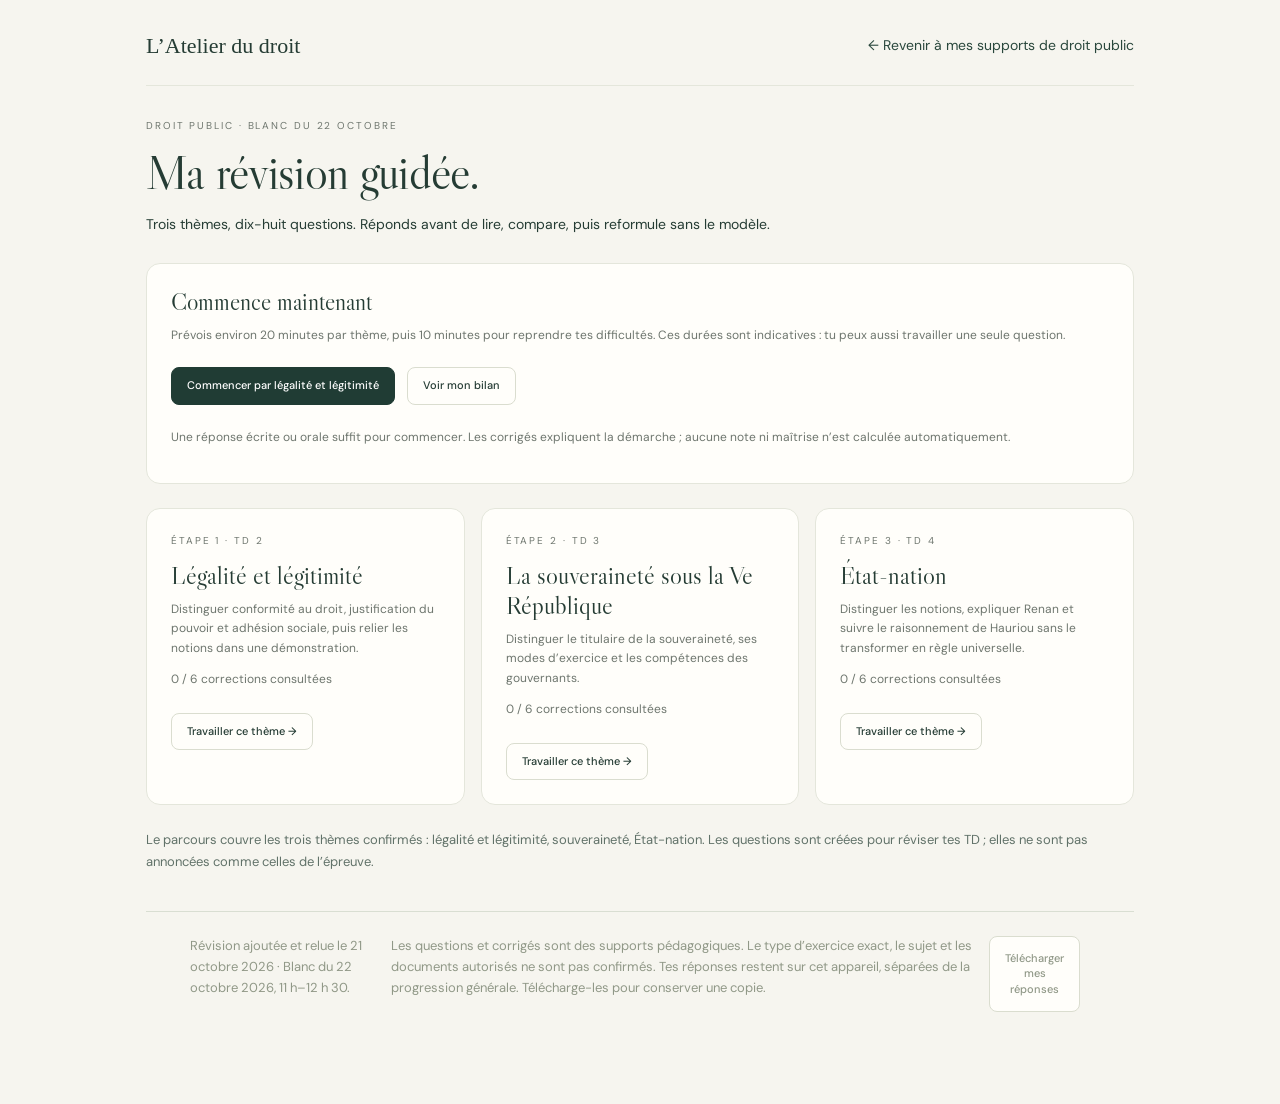
==== commit f4fba386: "Ajuster le cadre de lecture de la révision guidée Retirer le contour du conteneur de lecture après n" ====
--- a/revision-blanc-public.html
+++ b/revision-blanc-public.html
@@ -6,6 +6,7 @@
 <title>Ma révision guidée · Blanc de droit public</title><link rel="icon" href="favicon.svg"><link rel="stylesheet" href="styles.css?v=016842bf5948">
 <style>
 .pg-shell{max-width:1040px;margin:0 auto;padding:28px 26px 70px}.pg-top{display:flex;align-items:center;justify-content:space-between;gap:20px;padding-bottom:22px;border-bottom:1px solid var(--line,#dedfd6);margin-bottom:32px}.pg-top a{color:#29473c}.pg-top strong{font-family:Georgia,serif;font-size:22px;font-weight:400}.pg-meta{font-size:12px;color:#617269}.pg-themes{display:grid;grid-template-columns:repeat(3,minmax(0,1fr));gap:16px;margin:24px 0}.pg-theme h2{font-size:25px}.pg-theme .btn{margin-top:12px}.pg-steps{display:flex;gap:8px;flex-wrap:wrap;margin:18px 0 24px}.pg-step{display:flex;align-items:center;justify-content:center;border:1px solid #d6ddd3;background:#fff;border-radius:50%;width:38px;height:38px;color:#29473c;text-decoration:none}.pg-step.active{background:#29473c;color:white}.pg-step.again{border:2px solid #a44736}.pg-step.known{border:2px solid #477658}.pg-step[aria-current]{outline:2px solid #c8d6bc;outline-offset:3px}.pg-question{padding:28px}.pg-question h2{font-size:29px;line-height:1.3}.pg-prompt{font-size:18px;line-height:1.75;margin:18px 0 25px}.pg-editor{width:100%;min-height:180px;resize:vertical;margin:10px 0;font:inherit;line-height:1.6;padding:16px;border:1px solid #cdd6c8;border-radius:12px;background:#fffefa}.pg-hint{margin:16px 0;padding:14px 18px;background:#f4f1e5;border-radius:10px}.pg-hint summary{cursor:pointer}.pg-hint p{margin-top:12px;line-height:1.7}.pg-answer{margin-top:24px;border-left:4px solid #8ca783;background:#f4f7ee;padding:22px;border-radius:0 12px 12px 0}.pg-answer p{line-height:1.8;margin:12px 0}.pg-answer h3{font-size:24px}.pg-checks{padding-left:22px;line-height:1.8}.pg-trap{padding:15px;border:1px solid #dfccb9;background:#fff9ef;border-radius:10px}.pg-sources{display:flex;flex-wrap:wrap;gap:12px;margin-top:18px;font-size:13px}.pg-sources a{color:#385849;text-decoration:underline}.pg-status{min-height:20px;font-size:13px;color:#667467}.pg-warning{color:#9b3c2e}.pg-bilan{display:flex;flex-direction:column;gap:12px;margin:20px 0}.pg-bilan a{color:#29473c}.pg-actions{display:flex;flex-wrap:wrap;gap:12px;margin:22px 0}.pg-scope{font-size:13px;color:#617269;line-height:1.7}.pg-footer{font-size:13px;border-top:1px solid #d9ded2;padding-top:24px;margin-top:38px}.pg-rating[aria-pressed=true]{outline:3px solid #bcccae;outline-offset:2px}.pg-current{border-top:1px solid #dde2d6;margin-top:20px;padding-top:20px}.pg-resume{font-size:14px;line-height:1.6}.pg-key{display:flex;gap:15px;flex-wrap:wrap;font-size:12px;color:#657366;margin-top:10px}
+.pg-shell main:focus{outline:none}
 @media(max-width:720px){.pg-shell{padding:20px 16px 45px}.pg-themes{grid-template-columns:1fr}.pg-top{align-items:flex-start;flex-direction:column;gap:10px}.pg-question{padding:20px}.pg-question h2{font-size:25px}.pg-answer{padding:17px}.pg-prompt{font-size:17px}.pg-actions .btn{max-width:100%;white-space:normal;text-align:left}}
 @media print{.pg-top,.pg-actions,.pg-steps,.pg-editor,.pg-hint,.pg-status,.pg-key,.pg-footer{display:none!important}.pg-shell{max-width:none;padding:0}.panel{break-inside:avoid;box-shadow:none}.pg-answer{background:none}}
 </style>
